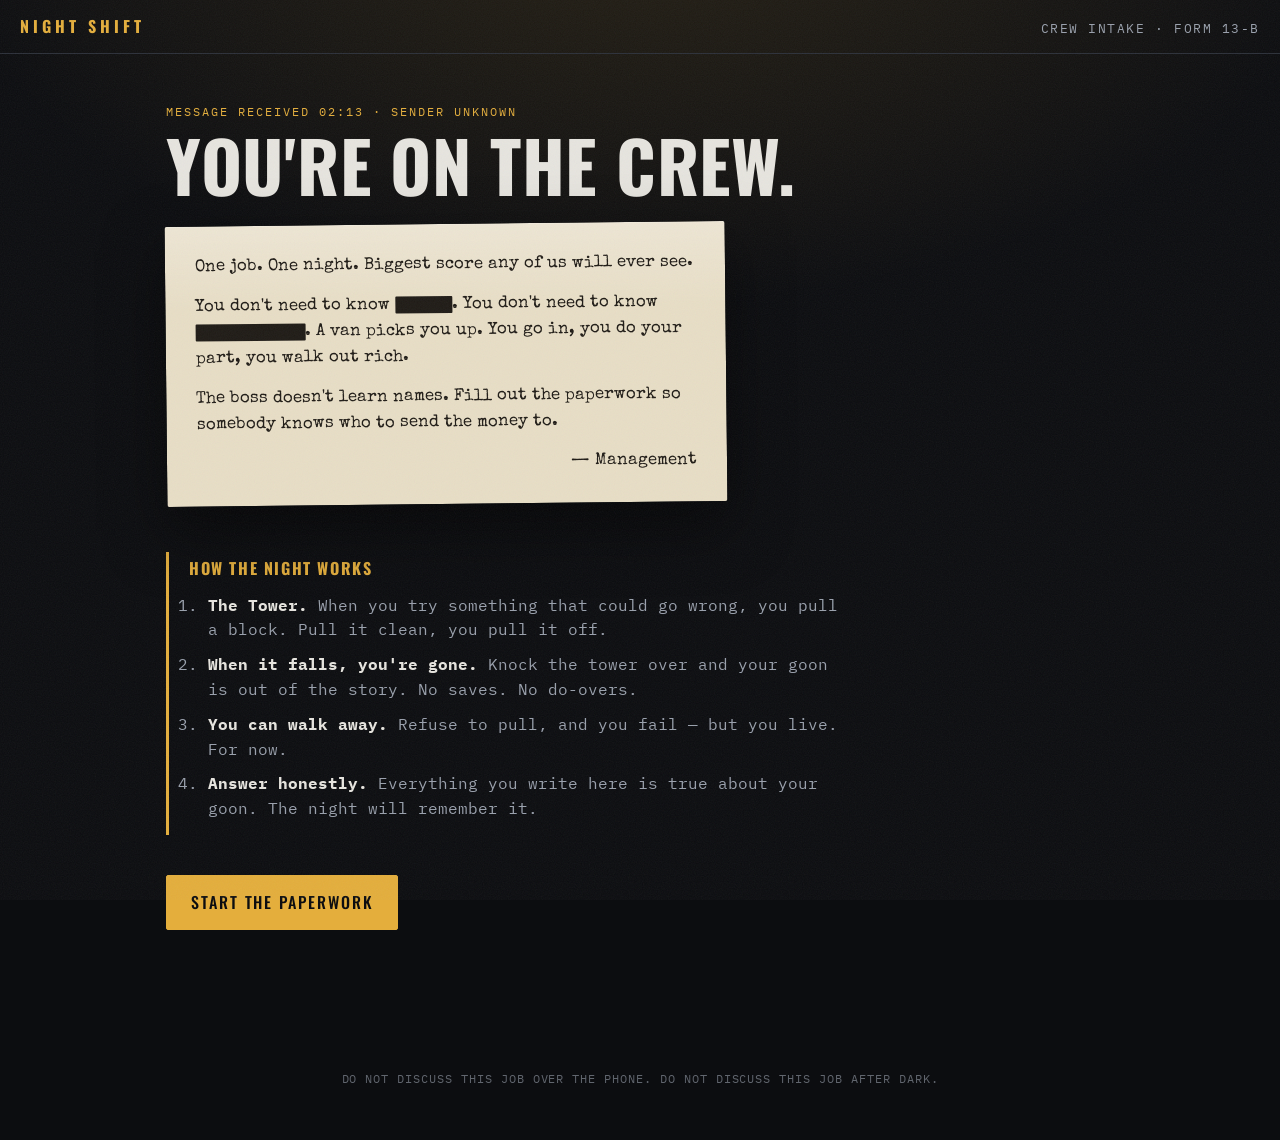
==== index.html @ cbf8a62c "Add crew intake site for the heist one-shot Player questionnaire with ten crew roles, autosaving dra" ====
<!doctype html>
<html lang="en">
<head>
  <meta charset="utf-8">
  <meta name="viewport" content="width=device-width, initial-scale=1">
  <title>Night Shift — Crew Intake</title>
  <meta name="description" content="New hire paperwork. Fill it out. Don't ask questions.">
  <link rel="preconnect" href="https://fonts.googleapis.com">
  <link rel="preconnect" href="https://fonts.gstatic.com" crossorigin>
  <link href="https://fonts.googleapis.com/css2?family=Special+Elite&family=Oswald:wght@500;700&family=IBM+Plex+Mono:wght@400;600&display=swap" rel="stylesheet">
  <link rel="icon" href="data:image/svg+xml,%3Csvg xmlns='http://www.w3.org/2000/svg' viewBox='0 0 16 16'%3E%3Cg fill='%23e4ae3c'%3E%3Crect x='1' y='12' width='14' height='3'/%3E%3Crect x='1' y='8' width='4' height='3'/%3E%3Crect x='11' y='8' width='4' height='3'/%3E%3Crect x='1' y='4' width='14' height='3'/%3E%3Crect x='6' y='0' width='4' height='3'/%3E%3C/g%3E%3C/svg%3E">
  <link rel="stylesheet" href="css/style.css">
</head>
<body>
  <div class="grain" aria-hidden="true"></div>

  <header class="topbar">
    <span class="brand">NIGHT SHIFT</span>
    <span class="topbar-note">Crew Intake · Form 13-B</span>
  </header>

  <main id="app">
    <!-- 1. Briefing -->
    <section id="screen-brief" class="screen">
      <p class="eyebrow">Message received 02:13 · sender unknown</p>
      <h1 class="headline">You're on the crew.</h1>
      <div class="note paper">
        <p>One job. One night. Biggest score any of us will ever see.</p>
        <p>You don't need to know <span class="redact">where</span>. You don't need to know <span class="redact">who owns it</span>. A van picks you up. You go in, you do your part, you walk out rich.</p>
        <p>The boss doesn't learn names. Fill out the paperwork so somebody knows who to send the money to.</p>
        <p class="sig">— Management</p>
      </div>

      <div class="rules">
        <h2>How the night works</h2>
        <ol>
          <li><strong>The Tower.</strong> When you try something that could go wrong, you pull a block. Pull it clean, you pull it off.</li>
          <li><strong>When it falls, you're gone.</strong> Knock the tower over and your goon is out of the story. No saves. No do-overs.</li>
          <li><strong>You can walk away.</strong> Refuse to pull, and you fail — but you live. For now.</li>
          <li><strong>Answer honestly.</strong> Everything you write here is true about your goon. The night will remember it.</li>
        </ol>
      </div>

      <div class="actions">
        <button class="btn btn-primary" id="btn-start">Start the paperwork</button>
        <button class="btn btn-ghost" id="btn-resume" hidden>Resume my file</button>
      </div>
    </section>

    <!-- 2. Pick a role -->
    <section id="screen-role" class="screen" hidden>
      <p class="eyebrow">Step 1 of 2</p>
      <h1 class="headline">What do you do?</h1>
      <p class="lede">Every crew needs specialists. Pick the job you were hired for. Coordinate with the others — two Wheelmen means nobody's watching the door.</p>
      <div class="role-grid" id="role-grid"></div>
    </section>

    <!-- 3. Questionnaire -->
    <section id="screen-form" class="screen" hidden>
      <p class="eyebrow">Step 2 of 2 · <button class="linkish" id="btn-change-role" type="button">change role</button></p>
      <h1 class="headline" id="form-title">Personnel file</h1>
      <p class="lede">Short answers are fine. Interesting answers are better. Your work saves automatically on this device.</p>

      <div class="form-layout">
        <form id="intake" class="paper form-paper" novalidate>
          <fieldset class="identity">
            <legend>Identification</legend>
            <label>Your name <small>(the real you, holding the dice)</small>
              <input name="playerName" autocomplete="name" maxlength="80" required>
            </label>
            <label>Your goon's name <small>(what their mother calls them)</small>
              <input name="characterName" maxlength="80">
            </label>
            <label>What do they look like? <small>(one line)</small>
              <input name="look" maxlength="200" placeholder="Broken nose, borrowed suit, smells like motor oil">
            </label>
          </fieldset>
          <div id="questions"></div>
          <div class="submit-row">
            <p class="save-state" id="save-state" aria-live="polite"></p>
            <button class="btn btn-primary" type="submit" id="btn-submit">File it with the boss</button>
          </div>
        </form>

        <aside class="tower-panel" aria-label="Progress">
          <div class="tower" id="tower" aria-hidden="true"></div>
          <p class="tower-count" id="tower-count">0 / 0</p>
          <p class="tower-label">blocks in place</p>
        </aside>
      </div>
    </section>

    <!-- 4. Filed -->
    <section id="screen-done" class="screen" hidden>
      <p class="eyebrow" id="done-eyebrow">Received</p>
      <h1 class="headline">Filed.</h1>
      <p class="lede" id="done-message"></p>

      <div class="code-box" id="code-box" hidden>
        <p><strong>Your dossier code.</strong> Copy this and send it to the GM — it holds your whole file.</p>
        <textarea id="dossier-code" readonly rows="4"></textarea>
        <button class="btn btn-small" id="btn-copy" type="button">Copy code</button>
      </div>

      <div class="actions">
        <button class="btn btn-ghost" id="btn-edit" type="button">Edit my answers</button>
        <button class="btn btn-ghost" id="btn-show-code" type="button">Show my dossier code</button>
      </div>

      <div id="preview"></div>
    </section>
  </main>

  <footer class="footer">
    <p>Do not discuss this job over the phone. Do not discuss this job after dark.</p>
  </footer>

  <script src="js/config.js"></script>
  <script src="js/questions.js"></script>
  <script src="js/common.js"></script>
  <script src="js/intake.js"></script>
</body>
</html>
---- css/style.css ----
:root {
  --night: #0c0d10;
  --night-2: #15171c;
  --night-3: #1e2128;
  --line: #2c3039;
  --fog: #9aa1ad;
  --chalk: #e7e5df;
  --sodium: #e4ae3c; /* streetlight */
  --sodium-dim: #7a5e22;
  --paper: #e8dec6;
  --paper-2: #d9cdb0;
  --ink: #1f1b16;
  --ink-soft: #5a5246;
  --stamp: #a3271d;

  --type: "Special Elite", "Courier New", monospace;
  --head: "Oswald", "Arial Narrow", sans-serif;
  --mono: "IBM Plex Mono", ui-monospace, monospace;
}

* { box-sizing: border-box; }

html { -webkit-text-size-adjust: 100%; background: var(--night); }

[hidden] { display: none !important; }

body {
  margin: 0;
  min-height: 100vh;
  background:
    radial-gradient(ellipse 80% 600px at 50% -10%, rgba(228, 174, 60, 0.13), transparent 70%) no-repeat,
    var(--night);
  color: var(--chalk);
  font-family: var(--mono);
  font-size: 16px;
  line-height: 1.55;
}

/* film grain */
.grain {
  position: fixed;
  inset: 0;
  pointer-events: none;
  z-index: 50;
  opacity: 0.06;
  background-image: url("data:image/svg+xml,%3Csvg xmlns='http://www.w3.org/2000/svg' width='160' height='160'%3E%3Cfilter id='n'%3E%3CfeTurbulence type='fractalNoise' baseFrequency='.85' numOctaves='3' stitchTiles='stitch'/%3E%3C/filter%3E%3Crect width='100%25' height='100%25' filter='url(%23n)'/%3E%3C/svg%3E");
}

button, input, textarea { font: inherit; color: inherit; }

/* ---------- chrome ---------- */

.topbar {
  display: flex;
  justify-content: space-between;
  align-items: baseline;
  gap: 1rem;
  padding: 14px 20px;
  border-bottom: 1px solid var(--line);
  font-size: 0.8rem;
  color: var(--fog);
}
.brand {
  font-family: var(--head);
  font-weight: 700;
  letter-spacing: 0.25em;
  color: var(--sodium);
  text-decoration: none;
  font-size: 1rem;
}
.topbar-note { text-transform: uppercase; letter-spacing: 0.12em; }

main#app { max-width: 980px; margin: 0 auto; padding: 48px 16px 80px; }

.footer {
  text-align: center;
  padding: 24px 16px 40px;
  color: var(--fog);
  font-size: 0.75rem;
  letter-spacing: 0.08em;
  text-transform: uppercase;
  opacity: 0.6;
}

.eyebrow {
  font-size: 0.78rem;
  text-transform: uppercase;
  letter-spacing: 0.16em;
  color: var(--sodium);
  margin: 0 0 8px;
}

.headline {
  font-family: var(--head);
  font-weight: 700;
  font-size: clamp(2.4rem, 7vw, 4.4rem);
  line-height: 1;
  text-transform: uppercase;
  letter-spacing: 0.01em;
  margin: 0 0 24px;
}
.headline.small { font-size: 1.6rem; margin: 0; }

.lede { color: var(--fog); max-width: 62ch; margin: 0 0 32px; }

.linkish {
  background: none;
  border: 0;
  padding: 0;
  color: var(--chalk);
  text-decoration: underline;
  text-underline-offset: 3px;
  cursor: pointer;
  letter-spacing: inherit;
  text-transform: inherit;
}

/* ---------- paper ---------- */

.paper {
  background:
    linear-gradient(180deg, rgba(255, 255, 255, 0.25), transparent 30%),
    var(--paper);
  color: var(--ink);
  font-family: var(--type);
  border-radius: 2px;
  box-shadow: 0 1px 0 rgba(255, 255, 255, 0.2) inset, 0 24px 60px rgba(0, 0, 0, 0.55);
}

.note {
  max-width: 560px;
  padding: 28px 30px;
  transform: rotate(-0.6deg);
  font-size: 1.05rem;
  margin-bottom: 48px;
}
.note p { margin: 0 0 14px; }
.note .sig { text-align: right; margin: 0; }

.redact {
  background: var(--ink);
  color: transparent;
  border-radius: 1px;
  padding: 0 0.2em;
  user-select: none;
}

/* ---------- rules ---------- */

.rules {
  border-left: 3px solid var(--sodium);
  padding: 4px 0 4px 20px;
  margin-bottom: 40px;
  max-width: 680px;
}
.rules h2 {
  font-family: var(--head);
  text-transform: uppercase;
  letter-spacing: 0.1em;
  font-size: 1rem;
  color: var(--sodium);
  margin: 0 0 12px;
}
.rules ol { margin: 0; padding-left: 1.2em; }
.rules li { margin-bottom: 10px; color: var(--fog); }
.rules strong { color: var(--chalk); }

/* ---------- buttons ---------- */

.actions { display: flex; flex-wrap: wrap; gap: 12px; margin: 24px 0; }

.btn {
  font-family: var(--head);
  font-weight: 500;
  text-transform: uppercase;
  letter-spacing: 0.12em;
  border: 1px solid var(--sodium);
  background: transparent;
  color: var(--sodium);
  padding: 14px 24px;
  cursor: pointer;
  border-radius: 2px;
  transition: background 0.15s, color 0.15s;
}
.btn:hover { background: rgba(228, 174, 60, 0.12); }
.btn-primary { background: var(--sodium); color: var(--night); }
.btn-primary:hover { background: #f0c25a; }
.btn-ghost { border-color: var(--line); color: var(--chalk); }
.btn-ghost:hover { border-color: var(--fog); background: transparent; }
.btn-small { padding: 8px 14px; font-size: 0.82rem; }
.btn:disabled { opacity: 0.5; cursor: wait; }
.btn:focus-visible, .role-card:focus-visible, .crew-card:focus-visible, .linkish:focus-visible {
  outline: 2px solid var(--sodium);
  outline-offset: 3px;
}

/* ---------- roles ---------- */

.role-grid {
  display: grid;
  grid-template-columns: repeat(auto-fill, minmax(210px, 1fr));
  gap: 12px;
}
.role-card {
  text-align: left;
  display: flex;
  flex-direction: column;
  gap: 6px;
  padding: 18px;
  background: var(--night-2);
  border: 1px solid var(--line);
  border-radius: 2px;
  cursor: pointer;
  transition: border-color 0.15s, transform 0.15s;
}
.role-card:hover { border-color: var(--sodium-dim); transform: translateY(-2px); }
.role-card.selected { border-color: var(--sodium); }
.role-title {
  font-family: var(--head);
  font-size: 1.25rem;
  text-transform: uppercase;
  letter-spacing: 0.04em;
}
.role-tag { color: var(--fog); font-size: 0.85rem; }

/* ---------- form ---------- */

.form-layout {
  display: grid;
  grid-template-columns: minmax(0, 1fr) 120px;
  gap: 28px;
  align-items: start;
}

.form-paper { padding: 32px 36px; }

fieldset { border: 0; margin: 0 0 12px; padding: 0; }
legend, .q-section {
  font-family: var(--head);
  text-transform: uppercase;
  letter-spacing: 0.14em;
  font-size: 0.95rem;
  color: var(--stamp);
  border-bottom: 2px solid var(--ink);
  width: 100%;
  padding-bottom: 4px;
  margin: 0 0 18px;
}
.q-section { margin-top: 36px; }

.identity label { display: block; margin-bottom: 16px; }
.identity small { color: var(--ink-soft); }

input, textarea {
  display: block;
  width: 100%;
  margin-top: 6px;
  padding: 8px 2px;
  background: transparent;
  color: var(--ink);
  border: 0;
  border-bottom: 1px dashed var(--ink-soft);
  font-family: var(--mono);
  font-size: 0.95rem;
  line-height: 1.6;
}
textarea {
  resize: vertical;
  min-height: 4.8em;
  background-image: repeating-linear-gradient(transparent, transparent calc(1.6em - 1px), rgba(31, 27, 22, 0.15) calc(1.6em - 1px), rgba(31, 27, 22, 0.15) 1.6em);
  background-attachment: local;
  border-bottom: 0;
}
input:focus, textarea:focus {
  outline: none;
  background-color: rgba(228, 174, 60, 0.15);
}
::placeholder { color: var(--ink-soft); opacity: 0.6; }

.q { margin-bottom: 24px; }
.q label { display: flex; gap: 10px; font-size: 1.02rem; }
.q-num { color: var(--stamp); flex: none; }

.stencil-input {
  font-family: var(--head);
  font-weight: 700;
  font-size: 1.6rem;
  letter-spacing: 0.12em;
  text-transform: uppercase;
  border: 2px solid var(--ink);
  padding: 8px 12px;
  max-width: 420px;
}

.submit-row {
  display: flex;
  flex-wrap: wrap;
  align-items: center;
  justify-content: space-between;
  gap: 16px;
  margin-top: 32px;
  padding-top: 20px;
  border-top: 2px solid var(--ink);
}
.save-state { margin: 0; color: var(--ink-soft); font-size: 0.9rem; }
.form-paper .btn-primary { background: var(--ink); color: var(--paper); border-color: var(--ink); }
.form-paper .btn-primary:hover { background: var(--stamp); border-color: var(--stamp); }

/* ---------- tower ---------- */

.tower-panel { position: sticky; top: 24px; text-align: center; }
.tower {
  display: flex;
  flex-wrap: wrap-reverse;
  width: 96px;
  margin: 0 auto;
  gap: 2px;
}
.block {
  width: 30px;
  height: 14px;
  background: var(--night-3);
  border: 1px solid var(--line);
  border-radius: 1px;
  transition: background 0.3s, border-color 0.3s;
}
.block.cross { height: 14px; border-style: dashed; }
.block.on { background: #a87f2f; border-color: var(--sodium); }
.block.on.cross { background: #8d6a28; }
.tower-count { font-family: var(--head); font-size: 1.4rem; margin: 12px 0 0; color: var(--sodium); }
.tower-label { margin: 0; font-size: 0.72rem; text-transform: uppercase; letter-spacing: 0.12em; color: var(--fog); }

/* ---------- done ---------- */

.code-box {
  background: var(--night-2);
  border: 1px solid var(--sodium-dim);
  padding: 18px;
  margin-bottom: 24px;
  max-width: 680px;
}
.code-box p { margin: 0 0 10px; color: var(--fog); }
.code-box strong { color: var(--chalk); }
.code-box textarea {
  color: var(--chalk);
  background: var(--night);
  border: 1px solid var(--line);
  padding: 10px;
  font-size: 0.75rem;
  word-break: break-all;
  margin-bottom: 10px;
  background-image: none;
}

.preview-title {
  font-family: var(--head);
  text-transform: uppercase;
  letter-spacing: 0.12em;
  font-size: 0.95rem;
  color: var(--fog);
  margin: 48px 0 16px;
}

/* ---------- case file ---------- */

.case-file {
  background: var(--paper);
  color: var(--ink);
  font-family: var(--type);
  padding: 32px 36px 40px;
  border-radius: 2px;
  box-shadow: 0 24px 60px rgba(0, 0, 0, 0.55);
  position: relative;
  max-width: 820px;
}
.file-head { border-bottom: 2px solid var(--ink); padding-bottom: 18px; margin-bottom: 8px; }
.file-stamp {
  position: absolute;
  top: 24px;
  right: 24px;
  font-family: var(--head);
  font-weight: 700;
  text-transform: uppercase;
  letter-spacing: 0.1em;
  color: var(--stamp);
  border: 3px solid var(--stamp);
  padding: 4px 10px;
  transform: rotate(4deg);
  opacity: 0.85;
}
.file-label { margin: 0; font-size: 0.75rem; text-transform: uppercase; letter-spacing: 0.14em; color: var(--ink-soft); }
.file-alias {
  font-family: var(--head);
  font-size: 2.2rem;
  letter-spacing: 0.08em;
  text-transform: uppercase;
  margin: 0 0 14px;
  padding-right: 140px;
  overflow-wrap: anywhere;
}
.file-meta { display: grid; grid-template-columns: max-content 1fr; gap: 4px 16px; margin: 0; font-size: 0.92rem; }
.file-meta dt { color: var(--ink-soft); }
.file-meta dd { margin: 0; overflow-wrap: anywhere; }
.file-section {
  font-family: var(--head);
  text-transform: uppercase;
  letter-spacing: 0.14em;
  font-size: 0.9rem;
  color: var(--stamp);
  margin: 26px 0 10px;
}
.file-qa { margin-bottom: 14px; break-inside: avoid; }
.file-q { margin: 0 0 4px; font-size: 0.92rem; color: var(--ink-soft); }
.file-a { margin: 0; font-family: var(--mono); white-space: pre-wrap; overflow-wrap: anywhere; }
.file-a.blank { color: var(--ink-soft); font-style: italic; }

/* ---------- GM ---------- */

.gm-main {
  max-width: 1200px;
  margin: 0 auto;
  padding: 32px 16px 80px;
  display: grid;
  grid-template-columns: 300px minmax(0, 1fr);
  gap: 28px;
  align-items: start;
}
.gm-controls { display: grid; gap: 16px; position: sticky; top: 16px; }
.panel { background: var(--night-2); border: 1px solid var(--line); padding: 16px; border-radius: 2px; }
.panel h2 { font-family: var(--head); font-size: 0.95rem; text-transform: uppercase; letter-spacing: 0.1em; margin: 0 0 6px; color: var(--sodium); }
.hint, .status { color: var(--fog); font-size: 0.82rem; margin: 0 0 10px; }
.status { margin: 10px 0 0; }
.status:empty { display: none; }
.panel input, .panel textarea {
  color: var(--chalk);
  background: var(--night);
  border: 1px solid var(--line);
  padding: 8px 10px;
  margin: 0 0 10px;
  font-size: 0.85rem;
  background-image: none;
}
.inline-form { display: flex; gap: 8px; }
.inline-form input { margin: 0; }

.board-head { display: flex; flex-wrap: wrap; justify-content: space-between; align-items: center; gap: 12px; margin-bottom: 16px; }
.board-head #crew-count { color: var(--fog); font-weight: 500; }
.board-actions { display: flex; gap: 8px; }
.crew-list { display: grid; grid-template-columns: repeat(auto-fill, minmax(180px, 1fr)); gap: 8px; margin-bottom: 24px; }
.crew-card {
  text-align: left;
  display: flex;
  flex-direction: column;
  gap: 2px;
  padding: 12px;
  background: var(--night-2);
  border: 1px solid var(--line);
  border-radius: 2px;
  cursor: pointer;
}
.crew-card:hover { border-color: var(--sodium-dim); }
.crew-card.selected { border-color: var(--sodium); background: var(--night-3); }
.crew-alias { font-family: var(--head); font-size: 1.1rem; text-transform: uppercase; letter-spacing: 0.06em; overflow-wrap: anywhere; }
.crew-role { color: var(--sodium); font-size: 0.8rem; }
.crew-meta { color: var(--fog); font-size: 0.72rem; }
.file-tools { display: flex; gap: 8px; margin-bottom: 12px; }
.empty { color: var(--fog); }

/* ---------- small screens ---------- */

@media (max-width: 760px) {
  main#app { padding-top: 32px; }
  .form-layout { grid-template-columns: 1fr; }
  .tower-panel {
    order: -1;
    position: static;
    display: flex;
    align-items: center;
    gap: 12px;
    text-align: left;
  }
  .tower { width: 96px; margin: 0; }
  .tower-count { margin: 0; }
  .form-paper, .case-file { padding: 22px 18px; }
  .note { padding: 22px 20px; }
  .file-alias { padding-right: 0; margin-top: 36px; }
  .file-stamp { top: 14px; right: 14px; font-size: 0.8rem; }
  .gm-main { grid-template-columns: 1fr; }
  .gm-controls { position: static; }
  .topbar-note { display: none; }
}

@media (prefers-reduced-motion: reduce) {
  * { transition: none !important; }
}

/* ---------- print ---------- */

@media print {
  body { background: #fff; color: #000; }
  .grain, .no-print, .topbar, .footer { display: none !important; }
  .gm-main { display: block; padding: 0; }
  .case-file { box-shadow: none; background: #fff; max-width: none; padding: 0; break-after: page; }
  .case-file:last-child { break-after: auto; }
}
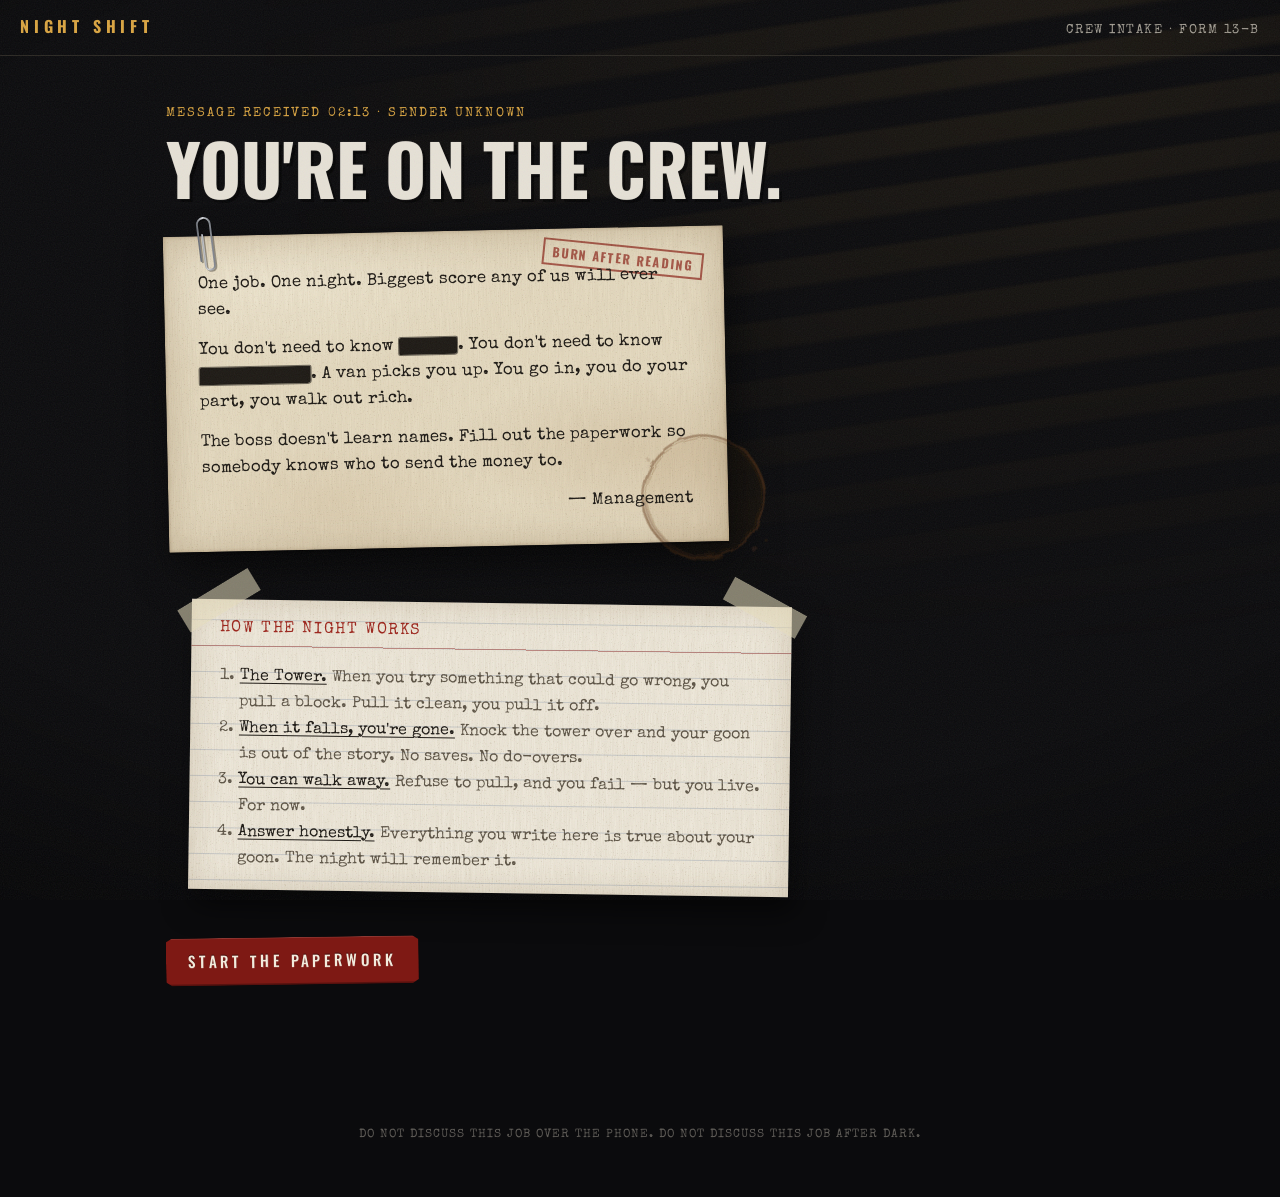
==== commit 0ea8d9a8: "Give the site a worn, noir paper-and-desk look Venetian-blind light and a vignette replace the flat " ====
--- a/index.html
+++ b/index.html
@@ -24,14 +24,18 @@
     <section id="screen-brief" class="screen">
       <p class="eyebrow">Message received 02:13 · sender unknown</p>
       <h1 class="headline">You're on the crew.</h1>
-      <div class="note paper">
+      <div class="note paper stained">
+        <span class="clip" aria-hidden="true"></span>
+        <span class="stamp-mark" aria-hidden="true">Burn after reading</span>
         <p>One job. One night. Biggest score any of us will ever see.</p>
         <p>You don't need to know <span class="redact">where</span>. You don't need to know <span class="redact">who owns it</span>. A van picks you up. You go in, you do your part, you walk out rich.</p>
         <p>The boss doesn't learn names. Fill out the paperwork so somebody knows who to send the money to.</p>
         <p class="sig">— Management</p>
       </div>
 
-      <div class="rules">
+      <div class="rules index-card">
+        <span class="tape tape-l" aria-hidden="true"></span>
+        <span class="tape tape-r" aria-hidden="true"></span>
         <h2>How the night works</h2>
         <ol>
           <li><strong>The Tower.</strong> When you try something that could go wrong, you pull a block. Pull it clean, you pull it off.</li>
@@ -62,7 +66,8 @@
       <p class="lede">Short answers are fine. Interesting answers are better. Your work saves automatically on this device.</p>
 
       <div class="form-layout">
-        <form id="intake" class="paper form-paper" novalidate>
+        <form id="intake" class="paper form-paper stained" novalidate>
+          <span class="clip" aria-hidden="true"></span>
           <fieldset class="identity">
             <legend>Identification</legend>
             <label>Your name <small>(the real you, holding the dice)</small>
@@ -96,7 +101,7 @@
       <h1 class="headline">Filed.</h1>
       <p class="lede" id="done-message"></p>
 
-      <div class="code-box" id="code-box" hidden>
+      <div class="code-box index-card" id="code-box" hidden>
         <p><strong>Your dossier code.</strong> Copy this and send it to the GM — it holds your whole file.</p>
         <textarea id="dossier-code" readonly rows="4"></textarea>
         <button class="btn btn-small" id="btn-copy" type="button">Copy code</button>
--- a/css/style.css
+++ b/css/style.css
@@ -1,21 +1,26 @@
 :root {
-  --night: #0c0d10;
-  --night-2: #15171c;
-  --night-3: #1e2128;
-  --line: #2c3039;
-  --fog: #9aa1ad;
-  --chalk: #e7e5df;
-  --sodium: #e4ae3c; /* streetlight */
-  --sodium-dim: #7a5e22;
-  --paper: #e8dec6;
-  --paper-2: #d9cdb0;
-  --ink: #1f1b16;
-  --ink-soft: #5a5246;
-  --stamp: #a3271d;
+  --night: #0b0b0d;
+  --desk: #141210;
+  --line: #2b2823;
+  --fog: #a29d93;
+  --chalk: #e6e1d6;
+  --sodium: #d9a441; /* streetlight through the blinds */
+  --sodium-dim: #6e5424;
+  --paper: #e6dbc1;
+  --card: #efe9db;
+  --folder: #cdb27a;
+  --folder-dark: #b89a5e;
+  --ink: #1d1914;
+  --ink-soft: #5c5345;
+  --stamp: #9c241b;
+  --tape-red: #7e1914;
+  --tape-black: #1b1a19;
 
   --type: "Special Elite", "Courier New", monospace;
   --head: "Oswald", "Arial Narrow", sans-serif;
   --mono: "IBM Plex Mono", ui-monospace, monospace;
+
+  --paper-tex: url("../img/paper.svg");
 }
 
 * { box-sizing: border-box; }
@@ -27,14 +32,44 @@
 body {
   margin: 0;
   min-height: 100vh;
-  background:
-    radial-gradient(ellipse 80% 600px at 50% -10%, rgba(228, 174, 60, 0.13), transparent 70%) no-repeat,
-    var(--night);
+  background: var(--night);
   color: var(--chalk);
   font-family: var(--mono);
   font-size: 16px;
   line-height: 1.55;
-}
+  position: relative;
+  overflow-x: hidden;
+}
+
+/* Streetlight coming through venetian blinds, falling across the desk. */
+body::before {
+  content: "";
+  position: fixed;
+  inset: -20vh -20vw;
+  pointer-events: none;
+  z-index: 0;
+  background: repeating-linear-gradient(
+    172deg,
+    rgba(217, 164, 65, 0.075) 0 26px,
+    rgba(217, 164, 65, 0.015) 30px,
+    transparent 34px 58px
+  );
+  -webkit-mask-image: radial-gradient(ellipse 55% 60% at 72% 18%, #000 0%, rgba(0, 0, 0, 0.5) 45%, transparent 80%);
+  mask-image: radial-gradient(ellipse 55% 60% at 72% 18%, #000 0%, rgba(0, 0, 0, 0.5) 45%, transparent 80%);
+  filter: blur(1.5px);
+}
+
+/* Smoke-dark vignette at the edges of the room. */
+body::after {
+  content: "";
+  position: fixed;
+  inset: 0;
+  pointer-events: none;
+  z-index: 0;
+  background: radial-gradient(ellipse 120% 90% at 50% 40%, transparent 55%, rgba(0, 0, 0, 0.75) 100%);
+}
+
+.topbar, main, .footer { position: relative; z-index: 1; }
 
 /* film grain */
 .grain {
@@ -42,7 +77,7 @@
   inset: 0;
   pointer-events: none;
   z-index: 50;
-  opacity: 0.06;
+  opacity: 0.07;
   background-image: url("data:image/svg+xml,%3Csvg xmlns='http://www.w3.org/2000/svg' width='160' height='160'%3E%3Cfilter id='n'%3E%3CfeTurbulence type='fractalNoise' baseFrequency='.85' numOctaves='3' stitchTiles='stitch'/%3E%3C/filter%3E%3Crect width='100%25' height='100%25' filter='url(%23n)'/%3E%3C/svg%3E");
 }
 
@@ -63,12 +98,12 @@
 .brand {
   font-family: var(--head);
   font-weight: 700;
-  letter-spacing: 0.25em;
+  letter-spacing: 0.3em;
   color: var(--sodium);
   text-decoration: none;
   font-size: 1rem;
 }
-.topbar-note { text-transform: uppercase; letter-spacing: 0.12em; }
+.topbar-note { font-family: var(--type); text-transform: uppercase; letter-spacing: 0.12em; }
 
 main#app { max-width: 980px; margin: 0 auto; padding: 48px 16px 80px; }
 
@@ -76,14 +111,16 @@
   text-align: center;
   padding: 24px 16px 40px;
   color: var(--fog);
-  font-size: 0.75rem;
+  font-family: var(--type);
+  font-size: 0.78rem;
   letter-spacing: 0.08em;
   text-transform: uppercase;
-  opacity: 0.6;
+  opacity: 0.55;
 }
 
 .eyebrow {
-  font-size: 0.78rem;
+  font-family: var(--type);
+  font-size: 0.82rem;
   text-transform: uppercase;
   letter-spacing: 0.16em;
   color: var(--sodium);
@@ -96,8 +133,9 @@
   font-size: clamp(2.4rem, 7vw, 4.4rem);
   line-height: 1;
   text-transform: uppercase;
-  letter-spacing: 0.01em;
-  margin: 0 0 24px;
+  margin: 0 0 28px;
+  color: var(--chalk);
+  text-shadow: 0 0 1px rgba(230, 225, 214, 0.4), 3px 3px 0 rgba(0, 0, 0, 0.6);
 }
 .headline.small { font-size: 1.6rem; margin: 0; }
 
@@ -115,124 +153,292 @@
   text-transform: inherit;
 }
 
-/* ---------- paper ---------- */
+/* ---------- paper & desk props ---------- */
 
 .paper {
-  background:
-    linear-gradient(180deg, rgba(255, 255, 255, 0.25), transparent 30%),
-    var(--paper);
+  position: relative;
+  background-color: var(--paper);
+  background-image:
+    var(--paper-tex),
+    radial-gradient(ellipse 60% 40% at 20% 15%, rgba(255, 250, 235, 0.35), transparent 70%),
+    radial-gradient(ellipse 50% 35% at 85% 70%, rgba(150, 110, 60, 0.16), transparent 70%),
+    radial-gradient(ellipse 40% 30% at 30% 85%, rgba(160, 120, 70, 0.12), transparent 70%);
+  background-size: 300px 300px, 100% 100%, 100% 100%, 100% 100%;
   color: var(--ink);
   font-family: var(--type);
-  border-radius: 2px;
-  box-shadow: 0 1px 0 rgba(255, 255, 255, 0.2) inset, 0 24px 60px rgba(0, 0, 0, 0.55);
+  border-radius: 1px;
+  /* darker, handled edges + a shadow cast onto the desk */
+  box-shadow:
+    inset 0 0 40px rgba(110, 80, 40, 0.28),
+    inset 0 0 4px rgba(90, 60, 30, 0.35),
+    0 2px 2px rgba(0, 0, 0, 0.5),
+    8px 18px 40px rgba(0, 0, 0, 0.7);
+}
+
+/* coffee ring */
+.stained::after {
+  content: "";
+  position: absolute;
+  width: var(--ring-size, 190px);
+  height: var(--ring-size, 190px);
+  top: var(--ring-top, auto);
+  right: var(--ring-right, -40px);
+  bottom: var(--ring-bottom, -50px);
+  left: var(--ring-left, auto);
+  background: url("../img/coffee-ring.svg") center / contain no-repeat;
+  transform: rotate(var(--ring-turn, 20deg));
+  mix-blend-mode: multiply;
+  pointer-events: none;
+  opacity: 0.9;
+}
+
+/* cigarette burn */
+.burned::before {
+  content: "";
+  position: absolute;
+  width: 34px;
+  height: 34px;
+  left: 18px;
+  bottom: 22px;
+  background: url("../img/burn.svg") center / contain no-repeat;
+  pointer-events: none;
+}
+
+.clip {
+  position: absolute;
+  top: -22px;
+  left: 34px;
+  width: 22px;
+  height: 64px;
+  background: url("../img/paperclip.svg") center / contain no-repeat;
+  transform: rotate(-6deg);
+  z-index: 2;
+  pointer-events: none;
+}
+
+.tape {
+  position: absolute;
+  top: -12px;
+  width: 86px;
+  height: 26px;
+  background: rgba(232, 222, 190, 0.55);
+  box-shadow: 0 1px 2px rgba(0, 0, 0, 0.25);
+  backdrop-filter: blur(0.5px);
+  -webkit-mask-image: linear-gradient(90deg, transparent 0 2px, #000 2px calc(100% - 2px), transparent 0);
+  mask-image: linear-gradient(90deg, transparent 0 2px, #000 2px calc(100% - 2px), transparent 0);
+}
+.tape-l { left: -16px; transform: rotate(-32deg); }
+.tape-r { right: -16px; transform: rotate(28deg); }
+
+.index-card {
+  position: relative;
+  background-color: var(--card);
+  background-image:
+    var(--paper-tex),
+    linear-gradient(transparent 46px, rgba(156, 36, 27, 0.45) 46px 47px, transparent 47px),
+    repeating-linear-gradient(transparent 0 25px, rgba(60, 90, 140, 0.22) 25px 26px);
+  background-size: 300px 300px, 100% 100%, 100% 26px;
+  background-position: 0 0, 0 0, 0 21px;
+  color: var(--ink);
+  font-family: var(--type);
+  box-shadow: inset 0 0 30px rgba(110, 80, 40, 0.2), 6px 14px 30px rgba(0, 0, 0, 0.6);
 }
 
 .note {
   max-width: 560px;
-  padding: 28px 30px;
-  transform: rotate(-0.6deg);
+  padding: 36px 34px 30px;
+  transform: rotate(-1.2deg);
   font-size: 1.05rem;
-  margin-bottom: 48px;
-}
-.note p { margin: 0 0 14px; }
+  margin-bottom: 56px;
+  --ring-size: 170px;
+  --ring-right: -60px;
+  --ring-bottom: -40px;
+}
+.note p { margin: 0 0 14px; position: relative; z-index: 1; }
 .note .sig { text-align: right; margin: 0; }
+
+.stamp-mark {
+  position: absolute;
+  top: 18px;
+  right: 20px;
+  font-family: var(--head);
+  font-weight: 700;
+  font-size: 0.78rem;
+  letter-spacing: 0.14em;
+  text-transform: uppercase;
+  color: var(--stamp);
+  border: 2px solid var(--stamp);
+  padding: 2px 8px;
+  transform: rotate(7deg);
+  opacity: 0.7;
+  mix-blend-mode: multiply;
+}
 
 .redact {
   background: var(--ink);
   color: transparent;
-  border-radius: 1px;
-  padding: 0 0.2em;
+  padding: 0 0.25em;
   user-select: none;
-}
-
-/* ---------- rules ---------- */
+  border-radius: 2px 1px 3px 1px;
+  box-shadow: 0 0 0 1px rgba(29, 25, 20, 0.6);
+}
+
+/* ---------- rules (index card) ---------- */
 
 .rules {
-  border-left: 3px solid var(--sodium);
-  padding: 4px 0 4px 20px;
-  margin-bottom: 40px;
-  max-width: 680px;
+  max-width: 600px;
+  padding: 16px 28px 18px;
+  margin: 0 0 44px 24px;
+  transform: rotate(0.8deg);
+  line-height: 26px;
 }
 .rules h2 {
-  font-family: var(--head);
+  font-family: var(--type);
+  font-weight: 400;
   text-transform: uppercase;
   letter-spacing: 0.1em;
   font-size: 1rem;
-  color: var(--sodium);
-  margin: 0 0 12px;
-}
-.rules ol { margin: 0; padding-left: 1.2em; }
-.rules li { margin-bottom: 10px; color: var(--fog); }
-.rules strong { color: var(--chalk); }
-
-/* ---------- buttons ---------- */
-
-.actions { display: flex; flex-wrap: wrap; gap: 12px; margin: 24px 0; }
+  color: var(--stamp);
+  margin: 0 0 22px;
+}
+.rules ol { margin: 0; padding-left: 1.3em; }
+.rules li { margin: 0; color: var(--ink-soft); }
+.rules strong { color: var(--ink); font-weight: 400; text-decoration: underline; text-decoration-thickness: 1px; text-underline-offset: 3px; }
+
+/* ---------- buttons: embossed label-maker tape ---------- */
+
+.actions { display: flex; flex-wrap: wrap; gap: 16px; margin: 24px 0; align-items: center; }
 
 .btn {
   font-family: var(--head);
   font-weight: 500;
-  text-transform: uppercase;
-  letter-spacing: 0.12em;
-  border: 1px solid var(--sodium);
-  background: transparent;
-  color: var(--sodium);
-  padding: 14px 24px;
+  font-size: 0.95rem;
+  text-transform: uppercase;
+  letter-spacing: 0.22em;
+  border: 0;
+  background: var(--tape-red);
+  color: #f3ebdd;
+  padding: 12px 22px;
   cursor: pointer;
-  border-radius: 2px;
-  transition: background 0.15s, color 0.15s;
-}
-.btn:hover { background: rgba(228, 174, 60, 0.12); }
-.btn-primary { background: var(--sodium); color: var(--night); }
-.btn-primary:hover { background: #f0c25a; }
-.btn-ghost { border-color: var(--line); color: var(--chalk); }
-.btn-ghost:hover { border-color: var(--fog); background: transparent; }
-.btn-small { padding: 8px 14px; font-size: 0.82rem; }
-.btn:disabled { opacity: 0.5; cursor: wait; }
+  border-radius: 1px;
+  text-shadow: 0 -1px 0 rgba(0, 0, 0, 0.45), 0 1px 0 rgba(255, 255, 255, 0.12);
+  box-shadow:
+    inset 0 1px 0 rgba(255, 255, 255, 0.14),
+    inset 0 -2px 0 rgba(0, 0, 0, 0.3),
+    0 3px 6px rgba(0, 0, 0, 0.5);
+  /* notched tape ends */
+  clip-path: polygon(0 8%, 6px 0, calc(100% - 6px) 0, 100% 8%, 100% 92%, calc(100% - 6px) 100%, 6px 100%, 0 92%);
+  transform: rotate(-0.8deg);
+  transition: transform 0.12s, filter 0.12s;
+}
+.btn:hover { filter: brightness(1.15); transform: rotate(-0.8deg) translateY(-1px); }
+.btn:active { transform: rotate(-0.8deg) translateY(1px); }
+.btn-ghost { background: var(--tape-black); color: #e8e3d8; transform: rotate(0.6deg); box-shadow: inset 0 1px 0 rgba(255, 255, 255, 0.1), inset 0 -2px 0 rgba(0, 0, 0, 0.4), 0 0 0 1px #3a3631, 0 3px 6px rgba(0, 0, 0, 0.5); }
+.btn-ghost:hover { transform: rotate(0.6deg) translateY(-1px); }
+.btn-small { padding: 8px 14px; font-size: 0.8rem; letter-spacing: 0.18em; }
+.btn:disabled { opacity: 0.6; cursor: wait; }
 .btn:focus-visible, .role-card:focus-visible, .crew-card:focus-visible, .linkish:focus-visible {
-  outline: 2px solid var(--sodium);
-  outline-offset: 3px;
-}
-
-/* ---------- roles ---------- */
+  outline: 2px dashed var(--sodium);
+  outline-offset: 4px;
+}
+
+/* ---------- roles: a spread of manila folders ---------- */
 
 .role-grid {
   display: grid;
-  grid-template-columns: repeat(auto-fill, minmax(210px, 1fr));
-  gap: 12px;
-}
-.role-card {
+  grid-template-columns: repeat(auto-fill, minmax(200px, 1fr));
+  gap: 34px 18px;
+  padding-top: 20px;
+}
+
+.role-card,
+.crew-card {
+  position: relative;
   text-align: left;
   display: flex;
   flex-direction: column;
   gap: 6px;
-  padding: 18px;
-  background: var(--night-2);
-  border: 1px solid var(--line);
-  border-radius: 2px;
+  padding: 18px 18px 22px;
+  color: var(--ink);
+  background-color: var(--folder);
+  background-image: var(--paper-tex), linear-gradient(180deg, rgba(255, 255, 255, 0.12), transparent 40%);
+  background-size: 300px 300px, 100% 100%;
+  border: 0;
+  border-radius: 0 4px 3px 3px;
+  box-shadow: inset 0 0 26px rgba(100, 70, 20, 0.35), 0 1px 0 rgba(0, 0, 0, 0.3), 5px 12px 22px rgba(0, 0, 0, 0.6);
   cursor: pointer;
-  transition: border-color 0.15s, transform 0.15s;
-}
-.role-card:hover { border-color: var(--sodium-dim); transform: translateY(-2px); }
-.role-card.selected { border-color: var(--sodium); }
+  transform: rotate(var(--tilt, 0deg));
+  transition: transform 0.18s;
+}
+/* folder tab */
+.role-card::before,
+.crew-card::before {
+  content: "";
+  position: absolute;
+  bottom: 100%;
+  left: 0;
+  width: 46%;
+  height: 16px;
+  background: inherit;
+  background-color: var(--folder-dark);
+  border-radius: 5px 9px 0 0;
+  clip-path: polygon(0 0, 88% 0, 100% 100%, 0 100%);
+}
+.role-card:nth-child(3n + 1) { --tilt: -1.4deg; }
+.role-card:nth-child(3n + 2) { --tilt: 0.9deg; }
+.role-card:nth-child(4n) { --tilt: -0.4deg; }
+.role-card:nth-child(5n) { --tilt: 1.6deg; }
+.role-card:hover { transform: rotate(0deg) translateY(-6px); }
+
 .role-title {
-  font-family: var(--head);
-  font-size: 1.25rem;
-  text-transform: uppercase;
-  letter-spacing: 0.04em;
-}
-.role-tag { color: var(--fog); font-size: 0.85rem; }
+  font-family: var(--type);
+  font-size: 1.1rem;
+  text-transform: uppercase;
+  letter-spacing: 0.03em;
+  white-space: nowrap;
+  background: var(--card);
+  align-self: flex-start;
+  padding: 2px 8px;
+  box-shadow: 0 1px 1px rgba(0, 0, 0, 0.2);
+}
+.role-tag { color: #3b3326; font-family: var(--type); font-size: 0.88rem; }
+
+.role-card.selected::after {
+  content: "Assigned";
+  position: absolute;
+  right: 10px;
+  bottom: 10px;
+  font-family: var(--head);
+  font-weight: 700;
+  font-size: 0.72rem;
+  letter-spacing: 0.16em;
+  text-transform: uppercase;
+  color: var(--stamp);
+  border: 2px solid var(--stamp);
+  padding: 1px 6px;
+  transform: rotate(-8deg);
+  mix-blend-mode: multiply;
+}
 
 /* ---------- form ---------- */
 
 .form-layout {
   display: grid;
   grid-template-columns: minmax(0, 1fr) 120px;
-  gap: 28px;
+  gap: 32px;
   align-items: start;
 }
 
-.form-paper { padding: 32px 36px; }
+.form-paper {
+  padding: 40px 40px 36px;
+  --ring-size: 220px;
+  --ring-top: 120px;
+  --ring-right: -70px;
+  --ring-bottom: auto;
+  --ring-turn: -40deg;
+}
+.form-paper > * { position: relative; z-index: 1; }
+.form-paper > .clip { position: absolute; z-index: 2; }
 
 fieldset { border: 0; margin: 0 0 12px; padding: 0; }
 legend, .q-section {
@@ -259,23 +465,23 @@
   background: transparent;
   color: var(--ink);
   border: 0;
-  border-bottom: 1px dashed var(--ink-soft);
-  font-family: var(--mono);
-  font-size: 0.95rem;
+  border-bottom: 1px solid rgba(29, 25, 20, 0.45);
+  font-family: var(--type);
+  font-size: 1rem;
   line-height: 1.6;
 }
 textarea {
   resize: vertical;
   min-height: 4.8em;
-  background-image: repeating-linear-gradient(transparent, transparent calc(1.6em - 1px), rgba(31, 27, 22, 0.15) calc(1.6em - 1px), rgba(31, 27, 22, 0.15) 1.6em);
+  background-image: repeating-linear-gradient(transparent, transparent calc(1.6em - 1px), rgba(29, 25, 20, 0.22) calc(1.6em - 1px), rgba(29, 25, 20, 0.22) 1.6em);
   background-attachment: local;
   border-bottom: 0;
 }
 input:focus, textarea:focus {
   outline: none;
-  background-color: rgba(228, 174, 60, 0.15);
-}
-::placeholder { color: var(--ink-soft); opacity: 0.6; }
+  background-color: rgba(217, 164, 65, 0.16);
+}
+::placeholder { color: var(--ink-soft); opacity: 0.55; }
 
 .q { margin-bottom: 24px; }
 .q label { display: flex; gap: 10px; font-size: 1.02rem; }
@@ -285,12 +491,17 @@
   font-family: var(--head);
   font-weight: 700;
   font-size: 1.6rem;
-  letter-spacing: 0.12em;
-  text-transform: uppercase;
-  border: 2px solid var(--ink);
-  padding: 8px 12px;
+  letter-spacing: 0.14em;
+  text-transform: uppercase;
+  border: 0;
+  background: #2c3a2c;
+  color: #e9e3cf;
+  padding: 10px 14px;
   max-width: 420px;
-}
+  box-shadow: inset 0 0 18px rgba(0, 0, 0, 0.5);
+}
+.stencil-input:focus { background-color: #34453a; }
+.stencil-input::placeholder { color: #e9e3cf; opacity: 0.35; }
 
 .submit-row {
   display: flex;
@@ -303,10 +514,8 @@
   border-top: 2px solid var(--ink);
 }
 .save-state { margin: 0; color: var(--ink-soft); font-size: 0.9rem; }
-.form-paper .btn-primary { background: var(--ink); color: var(--paper); border-color: var(--ink); }
-.form-paper .btn-primary:hover { background: var(--stamp); border-color: var(--stamp); }
-
-/* ---------- tower ---------- */
+
+/* ---------- tower: wooden blocks ---------- */
 
 .tower-panel { position: sticky; top: 24px; text-align: center; }
 .tower {
@@ -319,65 +528,77 @@
 .block {
   width: 30px;
   height: 14px;
-  background: var(--night-3);
-  border: 1px solid var(--line);
   border-radius: 1px;
-  transition: background 0.3s, border-color 0.3s;
-}
-.block.cross { height: 14px; border-style: dashed; }
-.block.on { background: #a87f2f; border-color: var(--sodium); }
-.block.on.cross { background: #8d6a28; }
-.tower-count { font-family: var(--head); font-size: 1.4rem; margin: 12px 0 0; color: var(--sodium); }
-.tower-label { margin: 0; font-size: 0.72rem; text-transform: uppercase; letter-spacing: 0.12em; color: var(--fog); }
+  background: rgba(255, 255, 255, 0.03);
+  border: 1px dashed #3a352e;
+  transition: background 0.3s, border-color 0.3s, box-shadow 0.3s;
+}
+.block.on {
+  border: 0;
+  background:
+    repeating-linear-gradient(90deg, rgba(90, 55, 20, 0.25) 0 1px, transparent 1px 5px),
+    linear-gradient(180deg, #d9b47a, #b88a4c);
+  box-shadow: inset 0 -2px 0 rgba(70, 40, 10, 0.4), 0 1px 2px rgba(0, 0, 0, 0.6);
+}
+.block.on.cross {
+  background:
+    repeating-linear-gradient(0deg, rgba(90, 55, 20, 0.22) 0 1px, transparent 1px 4px),
+    linear-gradient(180deg, #cfa86c, #a87b40);
+}
+.tower-count { font-family: var(--type); font-size: 1.4rem; margin: 12px 0 0; color: var(--sodium); }
+.tower-label { margin: 0; font-family: var(--type); font-size: 0.75rem; text-transform: uppercase; letter-spacing: 0.1em; color: var(--fog); }
 
 /* ---------- done ---------- */
 
 .code-box {
-  background: var(--night-2);
-  border: 1px solid var(--sodium-dim);
-  padding: 18px;
-  margin-bottom: 24px;
-  max-width: 680px;
-}
-.code-box p { margin: 0 0 10px; color: var(--fog); }
-.code-box strong { color: var(--chalk); }
+  padding: 16px 22px 20px;
+  margin-bottom: 28px;
+  max-width: 640px;
+  line-height: 26px;
+  transform: rotate(-0.5deg);
+}
+.code-box p { margin: 0 0 24px; color: var(--ink-soft); }
+.code-box strong { color: var(--stamp); font-weight: 400; }
 .code-box textarea {
-  color: var(--chalk);
-  background: var(--night);
-  border: 1px solid var(--line);
+  font-family: var(--mono);
+  color: var(--ink);
+  background: rgba(255, 255, 255, 0.45);
+  border: 1px solid rgba(29, 25, 20, 0.3);
   padding: 10px;
   font-size: 0.75rem;
+  line-height: 1.4;
   word-break: break-all;
-  margin-bottom: 10px;
+  margin-bottom: 12px;
   background-image: none;
 }
 
 .preview-title {
-  font-family: var(--head);
+  font-family: var(--type);
   text-transform: uppercase;
   letter-spacing: 0.12em;
   font-size: 0.95rem;
   color: var(--fog);
-  margin: 48px 0 16px;
+  margin: 48px 0 24px;
 }
 
 /* ---------- case file ---------- */
 
 .case-file {
-  background: var(--paper);
-  color: var(--ink);
-  font-family: var(--type);
-  padding: 32px 36px 40px;
-  border-radius: 2px;
-  box-shadow: 0 24px 60px rgba(0, 0, 0, 0.55);
-  position: relative;
+  padding: 40px 40px 56px;
   max-width: 820px;
-}
+  --ring-size: 200px;
+  --ring-top: -50px;
+  --ring-right: 120px;
+  --ring-bottom: auto;
+  --ring-turn: 70deg;
+}
+.case-file > * { position: relative; z-index: 1; }
+.case-file > .clip { position: absolute; z-index: 2; }
 .file-head { border-bottom: 2px solid var(--ink); padding-bottom: 18px; margin-bottom: 8px; }
 .file-stamp {
   position: absolute;
-  top: 24px;
-  right: 24px;
+  top: 0;
+  right: 0;
   font-family: var(--head);
   font-weight: 700;
   text-transform: uppercase;
@@ -385,8 +606,9 @@
   color: var(--stamp);
   border: 3px solid var(--stamp);
   padding: 4px 10px;
-  transform: rotate(4deg);
-  opacity: 0.85;
+  transform: rotate(5deg);
+  opacity: 0.8;
+  mix-blend-mode: multiply;
 }
 .file-label { margin: 0; font-size: 0.75rem; text-transform: uppercase; letter-spacing: 0.14em; color: var(--ink-soft); }
 .file-alias {
@@ -411,60 +633,55 @@
 }
 .file-qa { margin-bottom: 14px; break-inside: avoid; }
 .file-q { margin: 0 0 4px; font-size: 0.92rem; color: var(--ink-soft); }
-.file-a { margin: 0; font-family: var(--mono); white-space: pre-wrap; overflow-wrap: anywhere; }
-.file-a.blank { color: var(--ink-soft); font-style: italic; }
+.file-a { margin: 0; font-family: var(--type); font-size: 1.02rem; white-space: pre-wrap; overflow-wrap: anywhere; }
+.file-a.blank { color: var(--ink-soft); opacity: 0.7; }
 
 /* ---------- GM ---------- */
 
 .gm-main {
   max-width: 1200px;
   margin: 0 auto;
-  padding: 32px 16px 80px;
+  padding: 40px 16px 80px;
   display: grid;
   grid-template-columns: 300px minmax(0, 1fr);
-  gap: 28px;
+  gap: 36px;
   align-items: start;
 }
-.gm-controls { display: grid; gap: 16px; position: sticky; top: 16px; }
-.panel { background: var(--night-2); border: 1px solid var(--line); padding: 16px; border-radius: 2px; }
-.panel h2 { font-family: var(--head); font-size: 0.95rem; text-transform: uppercase; letter-spacing: 0.1em; margin: 0 0 6px; color: var(--sodium); }
-.hint, .status { color: var(--fog); font-size: 0.82rem; margin: 0 0 10px; }
+.gm-controls { display: grid; gap: 28px; position: sticky; top: 16px; }
+.panel { padding: 16px 20px 20px; line-height: 26px; }
+.panel:nth-child(1) { transform: rotate(-0.8deg); }
+.panel:nth-child(2) { transform: rotate(0.6deg); }
+.panel h2 { font-family: var(--type); font-weight: 400; font-size: 1rem; text-transform: uppercase; letter-spacing: 0.08em; margin: 0 0 22px; color: var(--stamp); }
+.hint, .status { color: var(--ink-soft); font-size: 0.86rem; margin: 0 0 12px; }
 .status { margin: 10px 0 0; }
 .status:empty { display: none; }
 .panel input, .panel textarea {
-  color: var(--chalk);
-  background: var(--night);
-  border: 1px solid var(--line);
-  padding: 8px 10px;
-  margin: 0 0 10px;
+  font-family: var(--mono);
+  background: rgba(255, 255, 255, 0.5);
+  border: 1px solid rgba(29, 25, 20, 0.3);
+  padding: 6px 10px;
+  margin: 0 0 12px;
   font-size: 0.85rem;
+  line-height: 1.4;
   background-image: none;
 }
-.inline-form { display: flex; gap: 8px; }
+.inline-form { display: flex; gap: 10px; align-items: center; }
 .inline-form input { margin: 0; }
 
-.board-head { display: flex; flex-wrap: wrap; justify-content: space-between; align-items: center; gap: 12px; margin-bottom: 16px; }
+.board-head { display: flex; flex-wrap: wrap; justify-content: space-between; align-items: center; gap: 12px; margin-bottom: 28px; }
 .board-head #crew-count { color: var(--fog); font-weight: 500; }
-.board-actions { display: flex; gap: 8px; }
-.crew-list { display: grid; grid-template-columns: repeat(auto-fill, minmax(180px, 1fr)); gap: 8px; margin-bottom: 24px; }
-.crew-card {
-  text-align: left;
-  display: flex;
-  flex-direction: column;
-  gap: 2px;
-  padding: 12px;
-  background: var(--night-2);
-  border: 1px solid var(--line);
-  border-radius: 2px;
-  cursor: pointer;
-}
-.crew-card:hover { border-color: var(--sodium-dim); }
-.crew-card.selected { border-color: var(--sodium); background: var(--night-3); }
+.board-actions { display: flex; gap: 12px; }
+.crew-list { display: grid; grid-template-columns: repeat(auto-fill, minmax(180px, 1fr)); gap: 30px 14px; padding-top: 16px; margin-bottom: 36px; }
+.crew-card { padding: 12px 14px 16px; }
+.crew-card:nth-child(odd) { --tilt: -1deg; }
+.crew-card:nth-child(even) { --tilt: 0.8deg; }
+.crew-card:hover { transform: translateY(-4px); }
+.crew-card.selected { transform: translateY(-8px); }
 .crew-alias { font-family: var(--head); font-size: 1.1rem; text-transform: uppercase; letter-spacing: 0.06em; overflow-wrap: anywhere; }
-.crew-role { color: var(--sodium); font-size: 0.8rem; }
-.crew-meta { color: var(--fog); font-size: 0.72rem; }
-.file-tools { display: flex; gap: 8px; margin-bottom: 12px; }
-.empty { color: var(--fog); }
+.crew-role { color: var(--stamp); font-family: var(--type); font-size: 0.85rem; }
+.crew-meta { color: #4a4134; font-size: 0.72rem; }
+.file-tools { display: flex; gap: 14px; margin-bottom: 26px; }
+.empty { color: var(--fog); font-family: var(--type); }
 
 /* ---------- small screens ---------- */
 
@@ -481,10 +698,12 @@
   }
   .tower { width: 96px; margin: 0; }
   .tower-count { margin: 0; }
-  .form-paper, .case-file { padding: 22px 18px; }
-  .note { padding: 22px 20px; }
+  .form-paper, .case-file { padding: 32px 18px 28px; }
+  .note { padding: 58px 20px 24px; }
+  .rules { margin-left: 4px; padding: 16px 18px; }
   .file-alias { padding-right: 0; margin-top: 36px; }
-  .file-stamp { top: 14px; right: 14px; font-size: 0.8rem; }
+  .file-stamp { font-size: 0.8rem; }
+  .stained::after { --ring-size: 140px; }
   .gm-main { grid-template-columns: 1fr; }
   .gm-controls { position: static; }
   .topbar-note { display: none; }
@@ -498,8 +717,9 @@
 
 @media print {
   body { background: #fff; color: #000; }
-  .grain, .no-print, .topbar, .footer { display: none !important; }
+  body::before, body::after, .grain, .no-print, .topbar, .footer, .clip, .burned::before { display: none !important; }
   .gm-main { display: block; padding: 0; }
-  .case-file { box-shadow: none; background: #fff; max-width: none; padding: 0; break-after: page; }
+  .case-file { box-shadow: none; background: #fff; background-image: none; max-width: none; padding: 0; break-after: page; }
   .case-file:last-child { break-after: auto; }
-}
+  .stained::after { display: none; }
+}
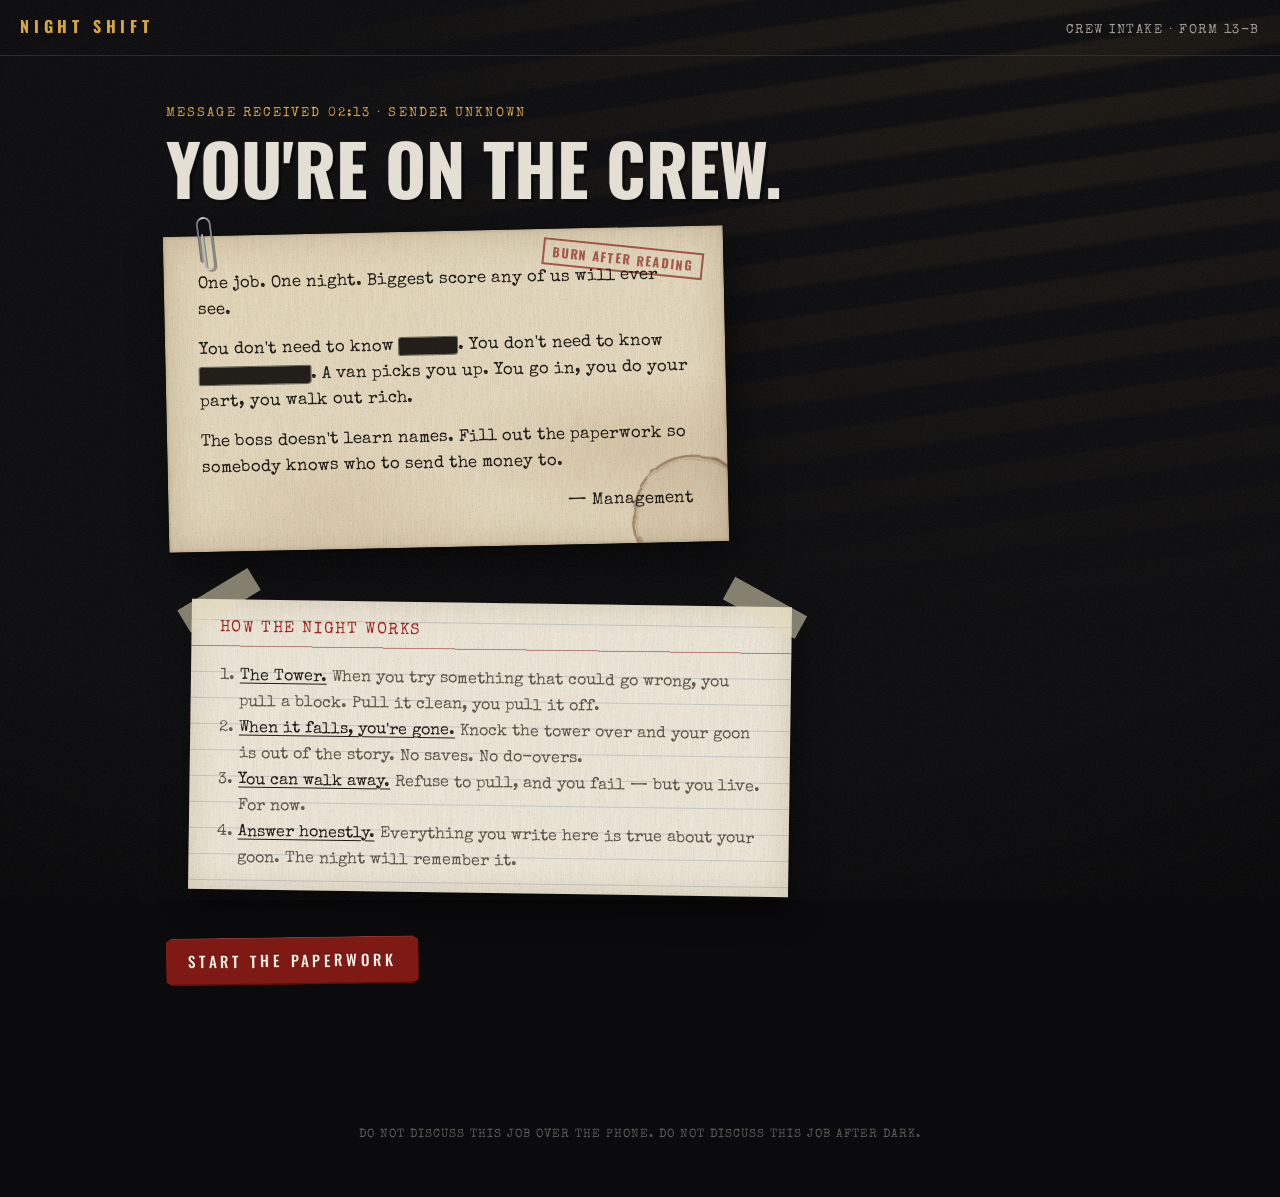
==== commit b97621b3: "Connect the sheet, keep coffee rings on the paper, add unassign - Set the Apps Script endpoint in co" ====
--- a/index.html
+++ b/index.html
@@ -56,12 +56,16 @@
       <p class="eyebrow">Step 1 of 2</p>
       <h1 class="headline">What do you do?</h1>
       <p class="lede">Every crew needs specialists. Pick the job you were hired for. Coordinate with the others — two Wheelmen means nobody's watching the door.</p>
+      <div class="assigned-bar" id="assigned-bar" hidden>
+        <p>Currently assigned: <strong id="assigned-role"></strong></p>
+        <button class="btn btn-small btn-ghost" id="btn-unassign" type="button">Unassign me</button>
+      </div>
       <div class="role-grid" id="role-grid"></div>
     </section>
 
     <!-- 3. Questionnaire -->
     <section id="screen-form" class="screen" hidden>
-      <p class="eyebrow">Step 2 of 2 · <button class="linkish" id="btn-change-role" type="button">change role</button></p>
+      <p class="eyebrow">Step 2 of 2 · <button class="linkish" id="btn-change-role" type="button">change role</button> · <button class="linkish" id="btn-unassign-form" type="button">unassign me</button></p>
       <h1 class="headline" id="form-title">Personnel file</h1>
       <p class="lede">Short answers are fine. Interesting answers are better. Your work saves automatically on this device.</p>
 
--- a/css/style.css
+++ b/css/style.css
@@ -158,12 +158,17 @@
 .paper {
   position: relative;
   background-color: var(--paper);
+  /* The coffee ring is a background layer multiplied into the sheet, so it never leaves the paper. */
   background-image:
+    var(--stain, none),
     var(--paper-tex),
     radial-gradient(ellipse 60% 40% at 20% 15%, rgba(255, 250, 235, 0.35), transparent 70%),
     radial-gradient(ellipse 50% 35% at 85% 70%, rgba(150, 110, 60, 0.16), transparent 70%),
     radial-gradient(ellipse 40% 30% at 30% 85%, rgba(160, 120, 70, 0.12), transparent 70%);
-  background-size: 300px 300px, 100% 100%, 100% 100%, 100% 100%;
+  background-size: var(--ring-size, 190px) var(--ring-size, 190px), 300px 300px, 100% 100%, 100% 100%, 100% 100%;
+  background-position: var(--ring-pos, right -40px bottom -50px), 0 0, 0 0, 0 0, 0 0;
+  background-repeat: no-repeat, repeat, no-repeat, no-repeat, no-repeat;
+  background-blend-mode: multiply;
   color: var(--ink);
   font-family: var(--type);
   border-radius: 1px;
@@ -176,21 +181,7 @@
 }
 
 /* coffee ring */
-.stained::after {
-  content: "";
-  position: absolute;
-  width: var(--ring-size, 190px);
-  height: var(--ring-size, 190px);
-  top: var(--ring-top, auto);
-  right: var(--ring-right, -40px);
-  bottom: var(--ring-bottom, -50px);
-  left: var(--ring-left, auto);
-  background: url("../img/coffee-ring.svg") center / contain no-repeat;
-  transform: rotate(var(--ring-turn, 20deg));
-  mix-blend-mode: multiply;
-  pointer-events: none;
-  opacity: 0.9;
-}
+.stained { --stain: url("../img/coffee-ring.svg"); }
 
 /* cigarette burn */
 .burned::before {
@@ -251,8 +242,7 @@
   font-size: 1.05rem;
   margin-bottom: 56px;
   --ring-size: 170px;
-  --ring-right: -60px;
-  --ring-bottom: -40px;
+  --ring-pos: right -50px bottom -60px;
 }
 .note p { margin: 0 0 14px; position: relative; z-index: 1; }
 .note .sig { text-align: right; margin: 0; }
@@ -420,6 +410,22 @@
   mix-blend-mode: multiply;
 }
 
+.assigned-bar {
+  display: flex;
+  flex-wrap: wrap;
+  align-items: center;
+  gap: 12px 20px;
+  margin: -12px 0 28px;
+  font-family: var(--type);
+  color: var(--fog);
+}
+.assigned-bar p { margin: 0; }
+.assigned-bar strong { color: var(--sodium); font-weight: 400; }
+
+/* GM: a goon who backed out — greyed, kept for the record */
+.crew-card.withdrawn { filter: grayscale(0.85) brightness(0.7); }
+.crew-card.withdrawn .crew-alias { text-decoration: line-through; }
+
 /* ---------- form ---------- */
 
 .form-layout {
@@ -432,10 +438,7 @@
 .form-paper {
   padding: 40px 40px 36px;
   --ring-size: 220px;
-  --ring-top: 120px;
-  --ring-right: -70px;
-  --ring-bottom: auto;
-  --ring-turn: -40deg;
+  --ring-pos: right -80px top 140px;
 }
 .form-paper > * { position: relative; z-index: 1; }
 .form-paper > .clip { position: absolute; z-index: 2; }
@@ -587,10 +590,7 @@
   padding: 40px 40px 56px;
   max-width: 820px;
   --ring-size: 200px;
-  --ring-top: -50px;
-  --ring-right: 120px;
-  --ring-bottom: auto;
-  --ring-turn: 70deg;
+  --ring-pos: right 110px top -70px;
 }
 .case-file > * { position: relative; z-index: 1; }
 .case-file > .clip { position: absolute; z-index: 2; }
@@ -703,7 +703,7 @@
   .rules { margin-left: 4px; padding: 16px 18px; }
   .file-alias { padding-right: 0; margin-top: 36px; }
   .file-stamp { font-size: 0.8rem; }
-  .stained::after { --ring-size: 140px; }
+  .stained { --ring-size: 140px; }
   .gm-main { grid-template-columns: 1fr; }
   .gm-controls { position: static; }
   .topbar-note { display: none; }
@@ -721,5 +721,5 @@
   .gm-main { display: block; padding: 0; }
   .case-file { box-shadow: none; background: #fff; background-image: none; max-width: none; padding: 0; break-after: page; }
   .case-file:last-child { break-after: auto; }
-  .stained::after { display: none; }
-}
+  .stained { --stain: none; }
+}
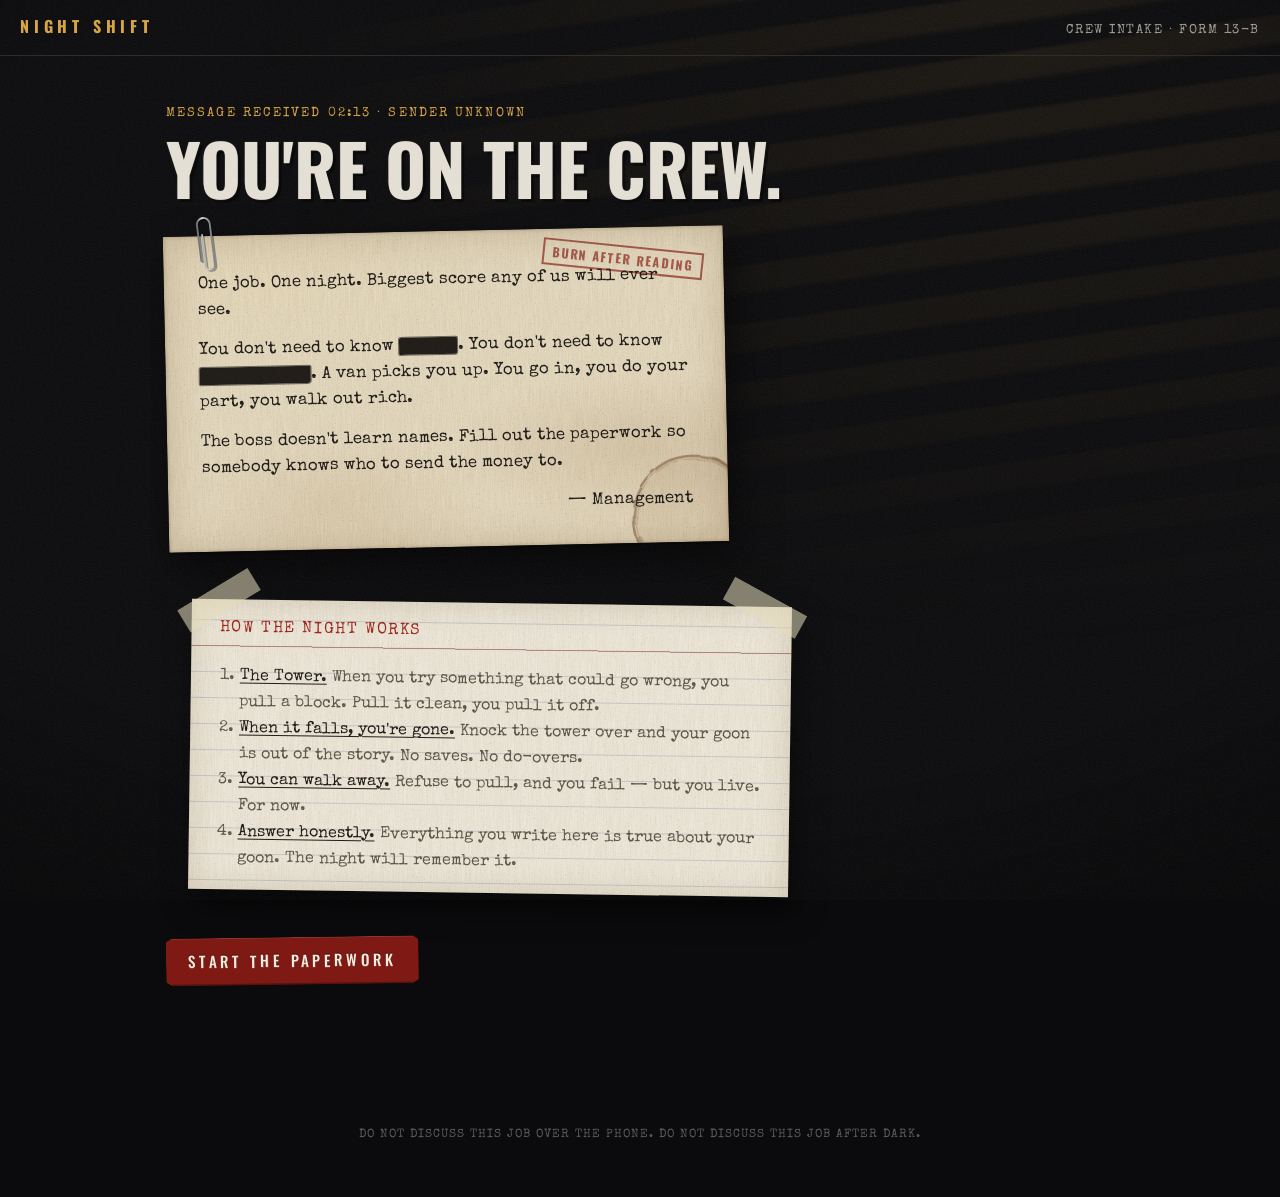
==== commit 03c3ac6e: "Give players example answers to start from Every question now shows an example as faded placeholder " ====
--- a/index.html
+++ b/index.html
@@ -67,7 +67,7 @@
     <section id="screen-form" class="screen" hidden>
       <p class="eyebrow">Step 2 of 2 · <button class="linkish" id="btn-change-role" type="button">change role</button> · <button class="linkish" id="btn-unassign-form" type="button">unassign me</button></p>
       <h1 class="headline" id="form-title">Personnel file</h1>
-      <p class="lede">Short answers are fine. Interesting answers are better. Your work saves automatically on this device.</p>
+      <p class="lede">Short answers are fine. Interesting answers are better. Stuck? Hit <em>Give me one</em> under any question for an example to steal or rewrite. Your work saves automatically on this device.</p>
 
       <div class="form-layout">
         <form id="intake" class="paper form-paper stained" novalidate>
@@ -78,7 +78,7 @@
               <input name="playerName" autocomplete="name" maxlength="80" required>
             </label>
             <label>Your goon's name <small>(what their mother calls them)</small>
-              <input name="characterName" maxlength="80">
+              <input name="characterName" maxlength="80" placeholder="e.g. Dominic &quot;Dom&quot; Ferraro">
             </label>
             <label>What do they look like? <small>(one line)</small>
               <input name="look" maxlength="200" placeholder="Broken nose, borrowed suit, smells like motor oil">
@@ -126,6 +126,7 @@
 
   <script src="js/config.js"></script>
   <script src="js/questions.js"></script>
+  <script src="js/examples.js"></script>
   <script src="js/common.js"></script>
   <script src="js/intake.js"></script>
 </body>
--- a/css/style.css
+++ b/css/style.css
@@ -105,7 +105,7 @@
 }
 .topbar-note { font-family: var(--type); text-transform: uppercase; letter-spacing: 0.12em; }
 
-main#app { max-width: 980px; margin: 0 auto; padding: 48px 16px 80px; }
+main#app { max-width: 980px; margin: 0 auto; padding: 48px 16px 80px; overflow-x: clip; }
 
 .footer {
   text-align: center;
@@ -487,6 +487,23 @@
 ::placeholder { color: var(--ink-soft); opacity: 0.55; }
 
 .q { margin-bottom: 24px; }
+
+.suggest {
+  display: inline-block;
+  margin-top: 6px;
+  background: none;
+  border: 0;
+  padding: 2px 0;
+  font-family: var(--type);
+  font-size: 0.85rem;
+  color: var(--stamp);
+  cursor: pointer;
+  text-decoration: underline dotted;
+  text-underline-offset: 3px;
+}
+.suggest::before { content: "\2192\00a0"; text-decoration: none; display: inline-block; }
+.suggest:hover { color: var(--ink); }
+.suggest:focus-visible { outline: 2px dashed var(--stamp); outline-offset: 2px; }
 .q label { display: flex; gap: 10px; font-size: 1.02rem; }
 .q-num { color: var(--stamp); flex: none; }
 
@@ -682,6 +699,146 @@
 .crew-meta { color: #4a4134; font-size: 0.72rem; }
 .file-tools { display: flex; gap: 14px; margin-bottom: 26px; }
 .empty { color: var(--fog); font-family: var(--type); }
+
+/* ---------- GM: the night ---------- */
+
+.gm-tabs {
+  position: relative;
+  z-index: 1;
+  display: flex;
+  gap: 4px;
+  max-width: 1200px;
+  margin: 24px auto 0;
+  padding: 0 16px;
+}
+.gm-tab {
+  font-family: var(--type);
+  font-size: 1rem;
+  text-transform: uppercase;
+  letter-spacing: 0.1em;
+  color: var(--fog);
+  background: none;
+  border: 0;
+  border-bottom: 2px solid transparent;
+  padding: 8px 14px;
+  cursor: pointer;
+}
+.gm-tab:hover { color: var(--chalk); }
+.gm-tab[aria-current="true"] { color: var(--sodium); border-bottom-color: var(--sodium); }
+.gm-tab:focus-visible { outline: 2px dashed var(--sodium); outline-offset: 2px; }
+
+.night-main {
+  position: relative;
+  z-index: 1;
+  max-width: 1200px;
+  margin: 0 auto;
+  padding: 32px 16px 80px;
+  display: grid;
+  grid-template-columns: minmax(0, 1fr) minmax(0, 1fr);
+  gap: 32px;
+  align-items: start;
+}
+.night-col { display: grid; gap: 28px; }
+.night-card { padding: 22px 26px 26px; }
+.night-card.index-card { line-height: 26px; }
+.night-h {
+  font-family: var(--head);
+  text-transform: uppercase;
+  letter-spacing: 0.12em;
+  font-size: 1rem;
+  color: var(--stamp);
+  margin: 0 0 18px;
+}
+.index-card .night-h { font-family: var(--type); font-weight: 400; margin-bottom: 22px; }
+.night-h span { color: var(--ink-soft); }
+
+.tower-meter p { margin: 8px 0 18px; color: var(--ink-soft); }
+.tower-meter strong { color: var(--ink); font-size: 1.3rem; }
+.tower-gauge { height: 10px; background: rgba(29, 25, 20, 0.15); border-radius: 1px; overflow: hidden; }
+.tower-gauge span {
+  display: block;
+  height: 100%;
+  width: 0;
+  background: linear-gradient(90deg, #b88a4c, #9c241b);
+  transition: width 0.3s;
+}
+
+.night-crew { list-style: none; margin: 0 0 18px; padding: 0; }
+.night-row {
+  display: flex;
+  align-items: center;
+  gap: 10px;
+  padding: 10px 0;
+  border-bottom: 1px dashed rgba(29, 25, 20, 0.35);
+}
+.night-row .btn { transform: none; }
+.night-who {
+  flex: 1;
+  min-width: 0;
+  display: flex;
+  flex-direction: column;
+  text-align: left;
+  background: none;
+  border: 0;
+  padding: 2px 6px;
+  color: var(--ink);
+  cursor: pointer;
+}
+.night-who strong { font-family: var(--head); font-size: 1.1rem; letter-spacing: 0.06em; text-transform: uppercase; font-weight: 500; overflow-wrap: anywhere; }
+.night-who small { color: var(--ink-soft); font-family: var(--type); }
+.night-row.focus .night-who { background: rgba(217, 164, 65, 0.25); }
+.night-row.taken .night-who { opacity: 0.5; }
+.night-row.taken .night-who strong { text-decoration: line-through; text-decoration-color: var(--stamp); text-decoration-thickness: 2px; }
+.night-actions { display: flex; flex-wrap: wrap; gap: 12px; }
+
+.scene p { margin: 0; font-size: 1.1rem; color: var(--ink); }
+
+.hooks { list-style: none; margin: 0; padding: 0; }
+.hooks li { padding: 12px 0; border-bottom: 1px dashed rgba(29, 25, 20, 0.35); }
+.hooks li:last-child { border-bottom: 0; }
+.hook-q { margin: 0 0 4px; font-size: 0.82rem; color: var(--ink-soft); }
+.hook-twist { margin: 0; font-size: 1rem; }
+.night-card .hint { color: var(--ink-soft); }
+
+.beat { margin: 0 0 16px; font-size: 1.1rem; min-height: 52px; }
+
+.moment-controls { display: flex; flex-wrap: wrap; align-items: end; gap: 14px 24px; margin-bottom: 18px; }
+.moment-kinds { display: flex; flex-wrap: wrap; gap: 6px; }
+.kind {
+  font-family: var(--type);
+  font-size: 0.9rem;
+  background: transparent;
+  color: var(--ink-soft);
+  border: 1px solid rgba(29, 25, 20, 0.35);
+  padding: 4px 10px;
+  border-radius: 1px;
+  cursor: pointer;
+}
+.kind:hover { color: var(--ink); border-color: var(--ink); }
+.kind.on { background: var(--ink); color: var(--paper); border-color: var(--ink); }
+.kind:focus-visible { outline: 2px dashed var(--stamp); outline-offset: 2px; }
+.moment-target { display: flex; flex-direction: column; gap: 4px; font-size: 0.82rem; color: var(--ink-soft); }
+.moment-target select {
+  font-family: var(--type);
+  font-size: 0.95rem;
+  color: var(--ink);
+  background: rgba(255, 255, 255, 0.4);
+  border: 1px solid rgba(29, 25, 20, 0.35);
+  padding: 4px 8px;
+  min-width: 180px;
+}
+.moment { margin-top: 22px; padding-top: 6px; border-top: 2px solid var(--ink); }
+.moment p { margin: 0 0 12px; font-size: 1.05rem; }
+.moment .moment-label {
+  margin: 12px 0 2px;
+  font-family: var(--head);
+  font-size: 0.78rem;
+  letter-spacing: 0.16em;
+  text-transform: uppercase;
+  color: var(--stamp);
+}
+.moment .moment-pull { font-weight: 400; background: rgba(156, 36, 27, 0.08); padding: 8px 10px; border-left: 3px solid var(--stamp); }
+.moment .moment-source { margin-top: 16px; font-size: 0.8rem; color: var(--ink-soft); }
 
 /* ---------- small screens ---------- */
 
@@ -704,7 +861,9 @@
   .file-alias { padding-right: 0; margin-top: 36px; }
   .file-stamp { font-size: 0.8rem; }
   .stained { --ring-size: 140px; }
-  .gm-main { grid-template-columns: 1fr; }
+  .gm-main, .night-main { grid-template-columns: 1fr; }
+  .night-card { padding: 20px 16px; }
+  .night-row { flex-wrap: wrap; }
   .gm-controls { position: static; }
   .topbar-note { display: none; }
 }
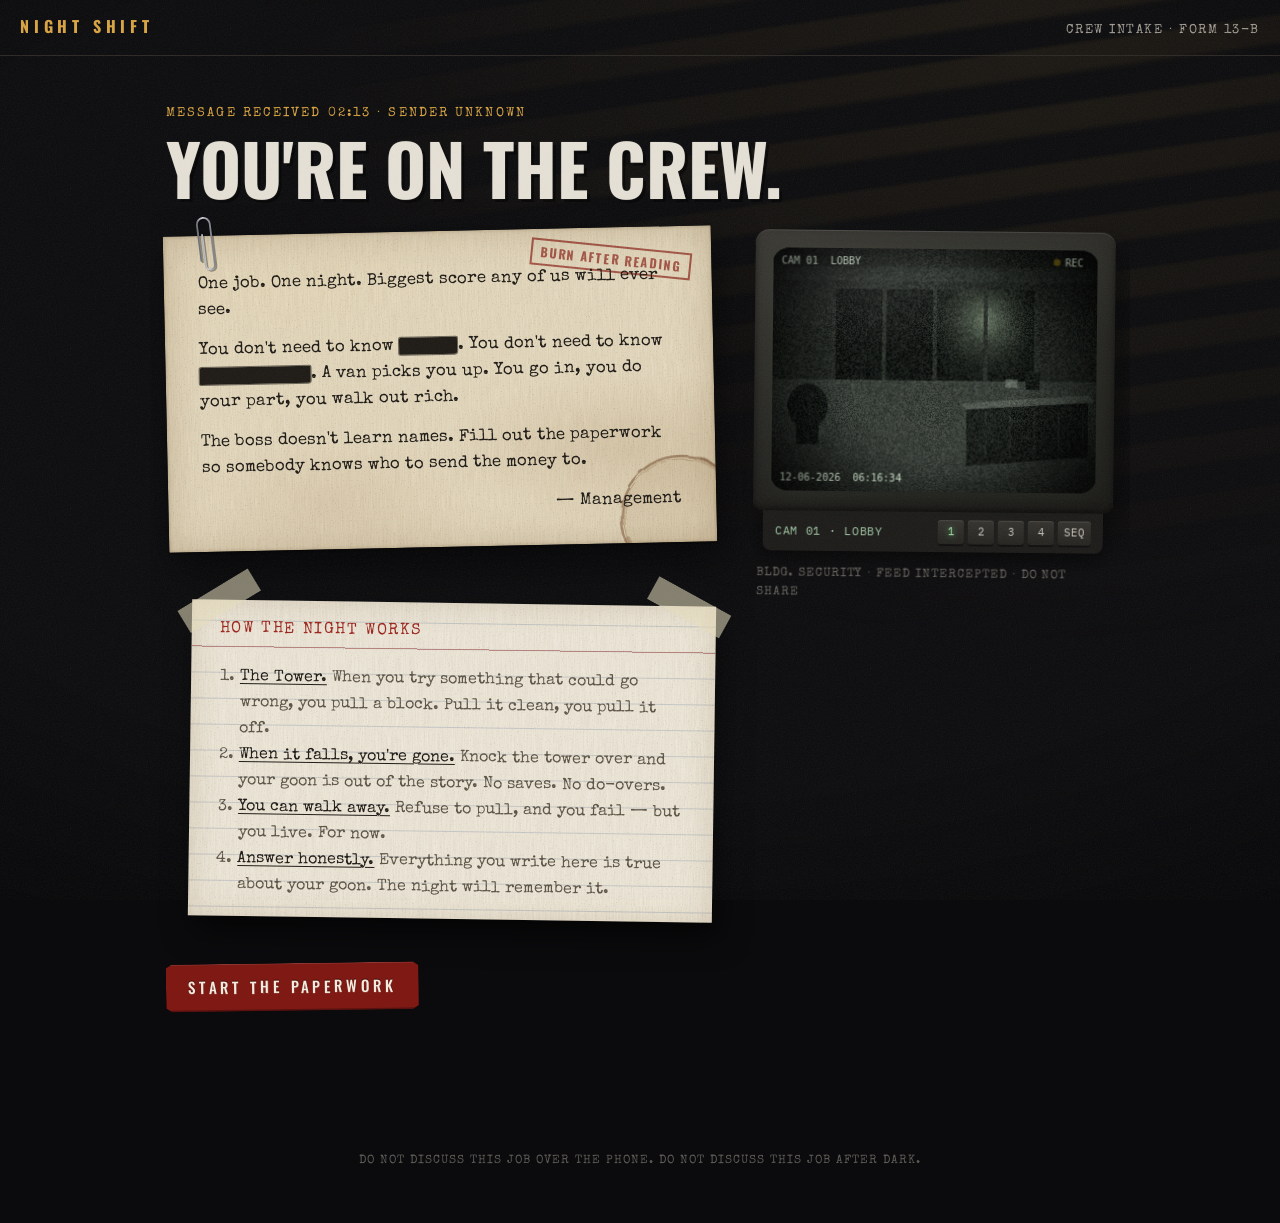
==== commit 203066b3: "Add an intercepted CCTV monitor to the briefing page Four looping camera feeds (lobby, corridor, ope" ====
--- a/index.html
+++ b/index.html
@@ -24,6 +24,8 @@
     <section id="screen-brief" class="screen">
       <p class="eyebrow">Message received 02:13 · sender unknown</p>
       <h1 class="headline">You're on the crew.</h1>
+      <div class="brief-grid">
+      <div class="brief-main">
       <div class="note paper stained">
         <span class="clip" aria-hidden="true"></span>
         <span class="stamp-mark" aria-hidden="true">Burn after reading</span>
@@ -48,6 +50,27 @@
       <div class="actions">
         <button class="btn btn-primary" id="btn-start">Start the paperwork</button>
         <button class="btn btn-ghost" id="btn-resume" hidden>Resume my file</button>
+      </div>
+      </div>
+
+      <aside class="monitor" id="monitor" aria-label="Building security feed">
+        <div class="monitor-bezel">
+          <div class="monitor-screen">
+            <canvas role="img" aria-label="Grainy security camera footage of an empty building at night"></canvas>
+          </div>
+        </div>
+        <div class="monitor-panel">
+          <p class="monitor-label">CAM 01</p>
+          <div class="monitor-keys">
+            <button type="button" data-cam="0" aria-label="Camera 1">1</button>
+            <button type="button" data-cam="1" aria-label="Camera 2">2</button>
+            <button type="button" data-cam="2" aria-label="Camera 3">3</button>
+            <button type="button" data-cam="3" aria-label="Camera 4">4</button>
+            <button type="button" data-auto aria-label="Cycle cameras automatically">SEQ</button>
+          </div>
+        </div>
+        <p class="monitor-note">Bldg. security · feed intercepted · do not share</p>
+      </aside>
       </div>
     </section>
 
@@ -129,5 +152,6 @@
   <script src="js/examples.js"></script>
   <script src="js/common.js"></script>
   <script src="js/intake.js"></script>
+  <script src="js/cctv.js"></script>
 </body>
 </html>
--- a/css/style.css
+++ b/css/style.css
@@ -271,6 +271,95 @@
   user-select: none;
   border-radius: 2px 1px 3px 1px;
   box-shadow: 0 0 0 1px rgba(29, 25, 20, 0.6);
+}
+
+/* ---------- security monitor ---------- */
+
+.brief-grid {
+  display: grid;
+  grid-template-columns: minmax(0, 1fr) 360px;
+  gap: 40px;
+  align-items: start;
+}
+.monitor { position: sticky; top: 24px; transform: rotate(0.6deg); }
+.monitor-bezel {
+  padding: 18px 18px 20px;
+  border-radius: 14px 14px 10px 10px;
+  background: linear-gradient(160deg, #3a3833, #22211e 55%, #191815);
+  box-shadow:
+    inset 0 1px 0 rgba(255, 255, 255, 0.12),
+    inset 0 -3px 6px rgba(0, 0, 0, 0.5),
+    10px 22px 40px rgba(0, 0, 0, 0.75);
+}
+.monitor-screen {
+  position: relative;
+  border-radius: 18px / 14px;
+  overflow: hidden;
+  background: #050605;
+  box-shadow: inset 0 0 0 3px #0c0c0b, 0 0 30px rgba(140, 200, 150, 0.08);
+}
+.monitor-screen canvas {
+  display: block;
+  width: 100%;
+  aspect-ratio: 4 / 3;
+  filter: sepia(0.35) hue-rotate(55deg) saturate(0.7) contrast(1.15) brightness(1.05);
+}
+/* scanlines and glass */
+.monitor-screen::before,
+.monitor-screen::after {
+  content: "";
+  position: absolute;
+  inset: 0;
+  pointer-events: none;
+}
+.monitor-screen::before { background: repeating-linear-gradient(0deg, rgba(0, 0, 0, 0.28) 0 1px, transparent 1px 3px); }
+.monitor-screen::after {
+  background:
+    radial-gradient(ellipse 70% 50% at 30% 15%, rgba(255, 255, 255, 0.09), transparent 60%),
+    radial-gradient(ellipse at center, transparent 60%, rgba(0, 0, 0, 0.55));
+}
+.monitor-panel {
+  display: flex;
+  justify-content: space-between;
+  align-items: center;
+  gap: 10px;
+  margin: 0 10px;
+  padding: 8px 12px;
+  background: #1b1a18;
+  border-radius: 0 0 8px 8px;
+  box-shadow: 0 8px 18px rgba(0, 0, 0, 0.6);
+}
+.monitor-label { margin: 0; font-family: var(--mono); font-size: 0.72rem; color: #9fc4a2; letter-spacing: 0.06em; white-space: nowrap; overflow: hidden; text-overflow: ellipsis; }
+.monitor-keys { display: flex; gap: 4px; flex: none; }
+.monitor-keys button {
+  font-family: var(--mono);
+  font-size: 0.7rem;
+  min-width: 26px;
+  height: 24px;
+  padding: 0 6px;
+  color: #c9c6bd;
+  background: linear-gradient(#34322e, #24231f);
+  border: 0;
+  border-radius: 3px;
+  box-shadow: inset 0 1px 0 rgba(255, 255, 255, 0.1), 0 2px 0 #0d0d0c;
+  cursor: pointer;
+}
+.monitor-keys button:active { transform: translateY(1px); box-shadow: inset 0 1px 0 rgba(255, 255, 255, 0.1), 0 1px 0 #0d0d0c; }
+.monitor-keys button[aria-pressed="true"] { color: #9fe0a6; text-shadow: 0 0 6px rgba(120, 230, 140, 0.8); }
+.monitor-keys button:focus-visible { outline: 2px dashed var(--sodium); outline-offset: 2px; }
+.monitor-note {
+  margin: 14px 4px 0;
+  font-family: var(--type);
+  font-size: 0.75rem;
+  letter-spacing: 0.08em;
+  text-transform: uppercase;
+  color: var(--fog);
+  opacity: 0.6;
+}
+
+@media (max-width: 900px) {
+  .brief-grid { grid-template-columns: 1fr; gap: 8px; }
+  .monitor { position: static; transform: none; max-width: 480px; }
 }
 
 /* ---------- rules (index card) ---------- */
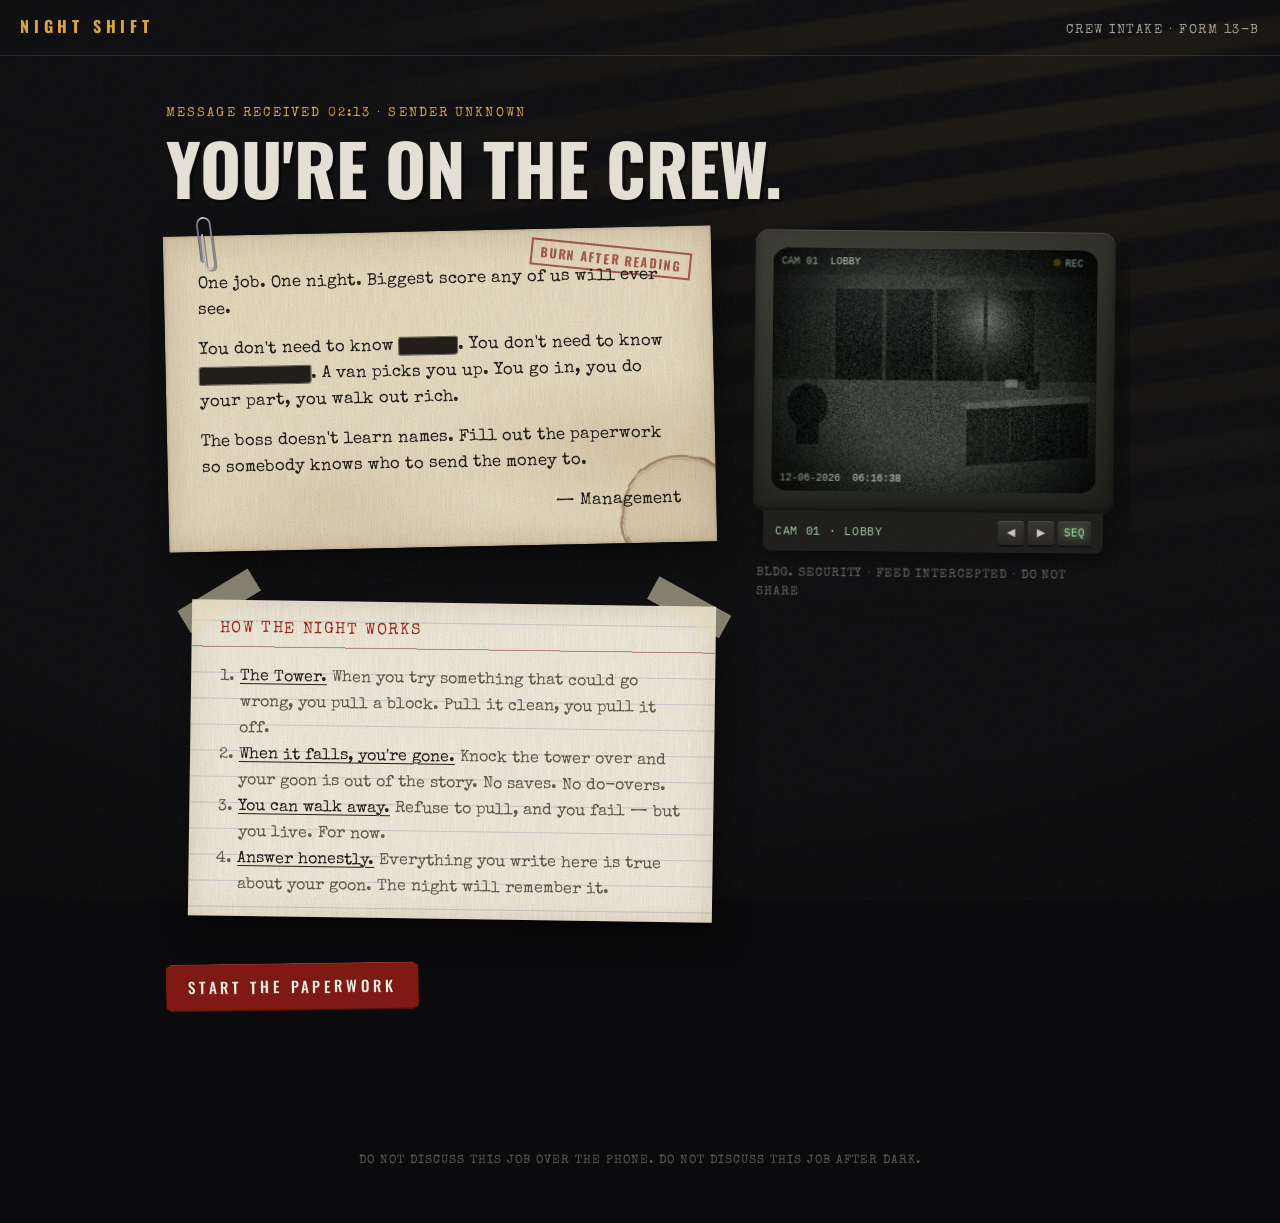
==== commit fc320783: "Split a security-wall video into separate CCTV channels Set CCTV_GRID to a recording of a grid of se" ====
--- a/index.html
+++ b/index.html
@@ -62,11 +62,10 @@
         <div class="monitor-panel">
           <p class="monitor-label">CAM 01</p>
           <div class="monitor-keys">
-            <button type="button" data-cam="0" aria-label="Camera 1">1</button>
-            <button type="button" data-cam="1" aria-label="Camera 2">2</button>
-            <button type="button" data-cam="2" aria-label="Camera 3">3</button>
-            <button type="button" data-cam="3" aria-label="Camera 4">4</button>
+            <button type="button" data-prev aria-label="Previous camera">&#9664;</button>
+            <button type="button" data-next aria-label="Next camera">&#9654;</button>
             <button type="button" data-auto aria-label="Cycle cameras automatically">SEQ</button>
+            <button type="button" data-all aria-label="Show all cameras" hidden>ALL</button>
           </div>
         </div>
         <p class="monitor-note">Bldg. security · feed intercepted · do not share</p>
